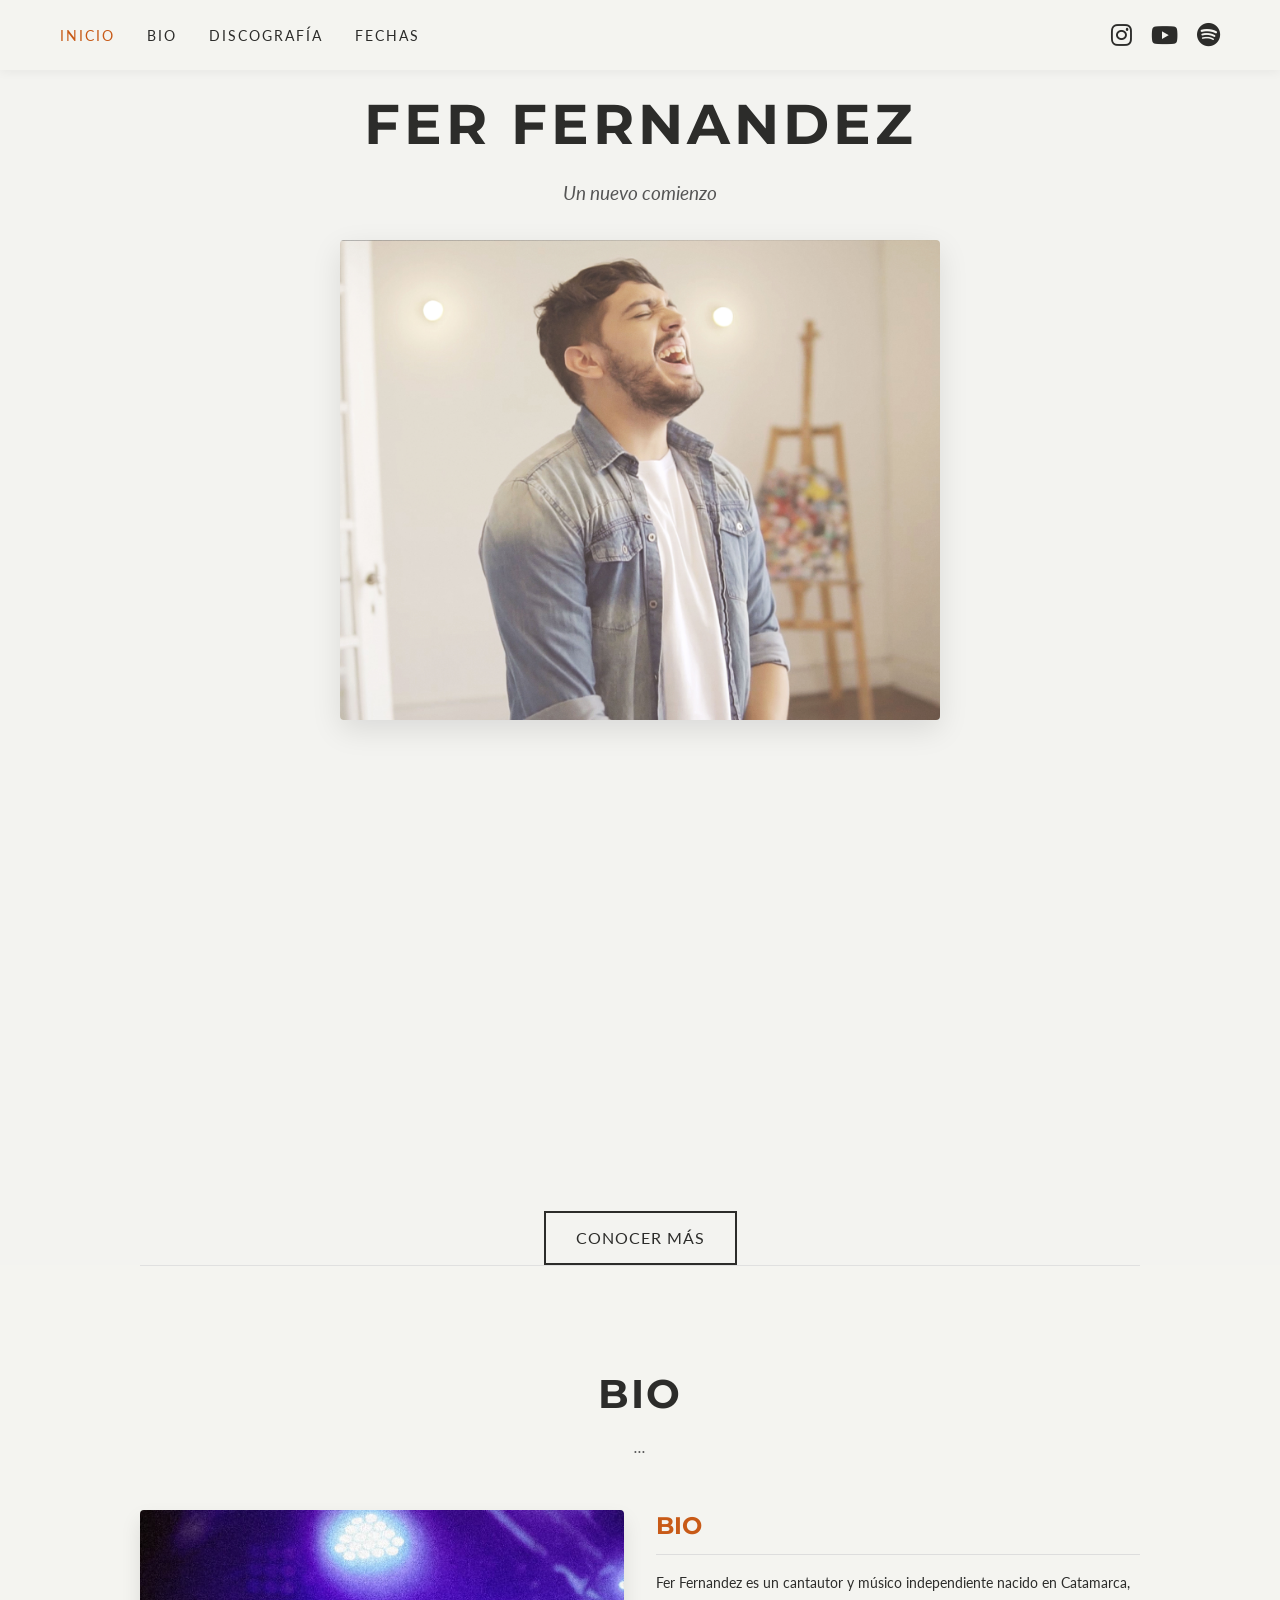
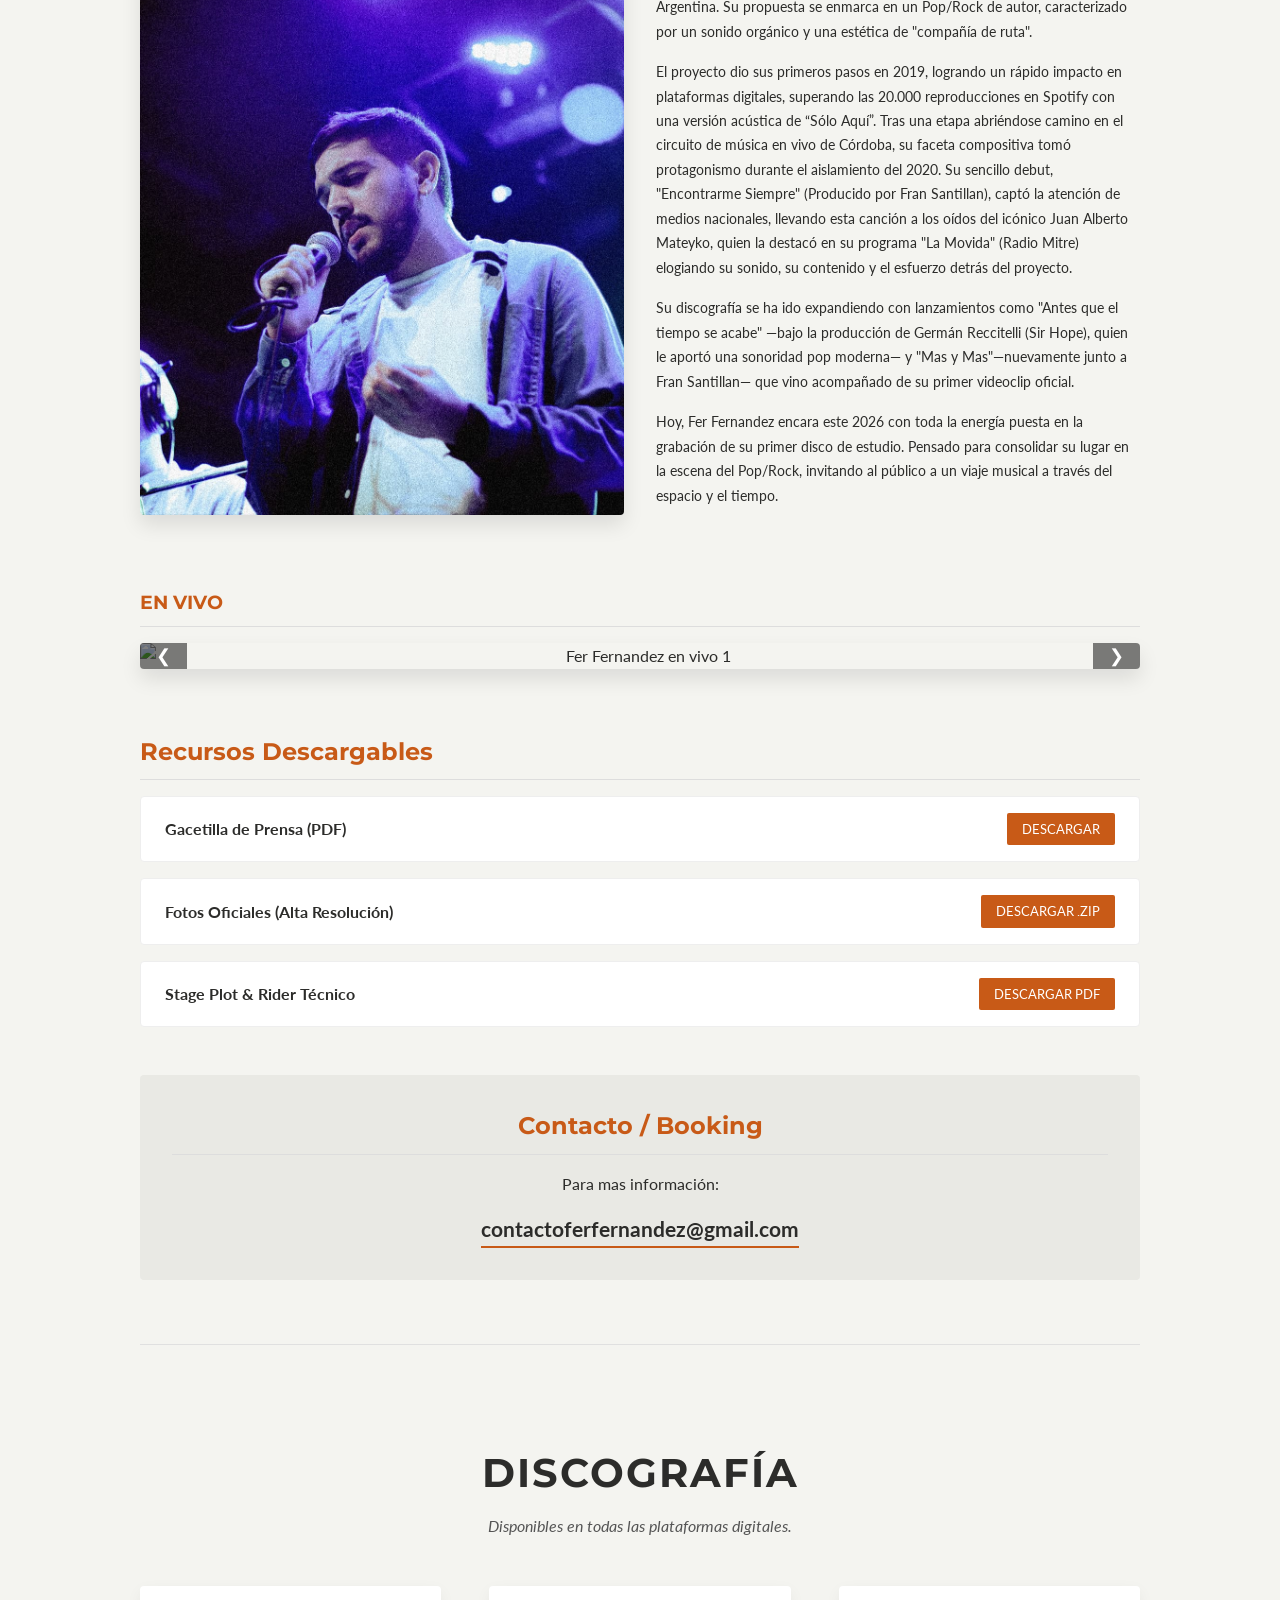
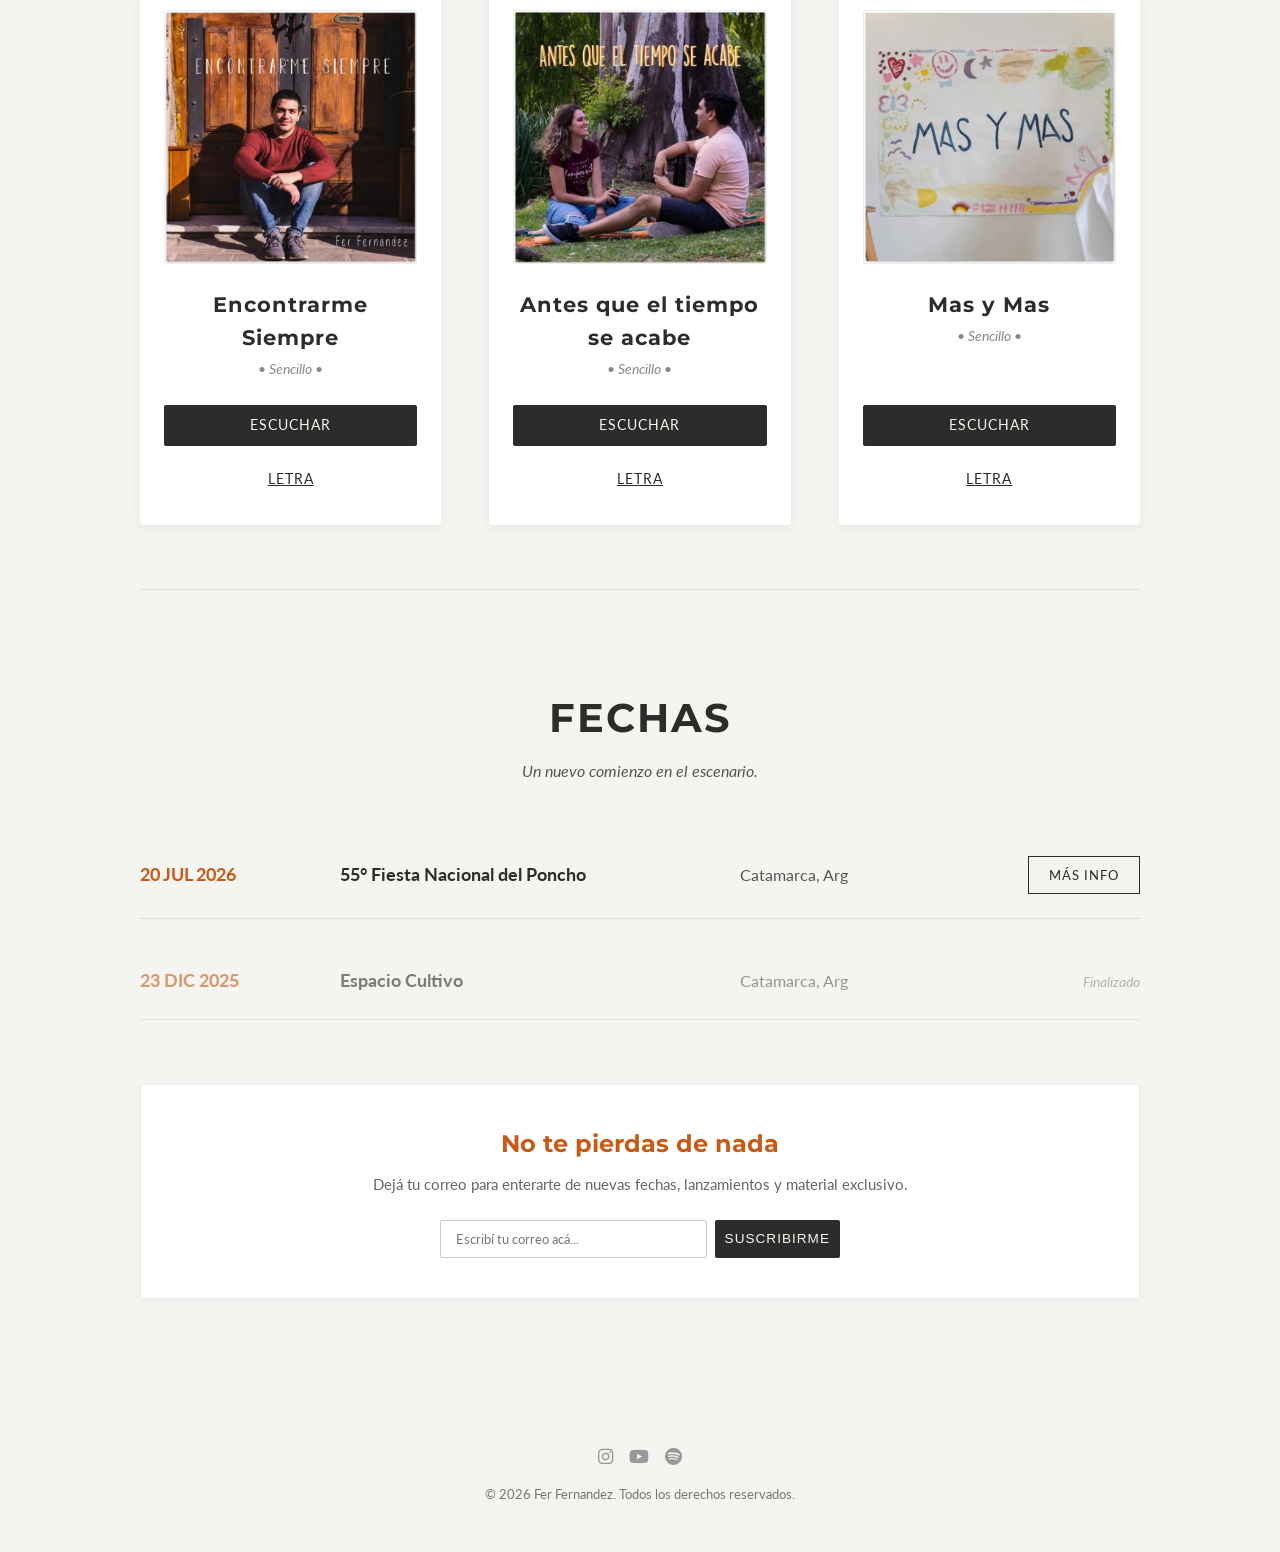
==== index.html @ d29171a2 "Update index.html "Mas Info"" ====
<!DOCTYPE html>
<html lang="es">
<head>
    <meta charset="UTF-8">
    <meta name="viewport" content="width=device-width, initial-scale=1.0">
    <title>Fer Fernandez | Pop/Rock</title>
    <link rel="stylesheet" href="css/style.css">
    <link href="https://fonts.googleapis.com/css2?family=Lato:wght@300;400;700&family=Montserrat:wght@700&family=Oswald:wght@500;700&family=Special+Elite&display=swap" rel="stylesheet">
    <link rel="stylesheet" href="https://cdnjs.cloudflare.com/ajax/libs/font-awesome/6.4.0/css/all.min.css">
</head>
<body>

    <header>
        <nav class="nav-container">
            <ul class="nav-links">
                <li><a href="#inicio" class="active">Inicio</a></li>
                <li><a href="#bio">Bio</a></li>
                <li><a href="#discografia">Discografía</a></li>
                <li><a href="#fechas">Fechas</a></li>
            </ul>
            <div class="social-icons-header">
                <a href="https://www.instagram.com/ferfernandez__/" target="_blank"><i class="fab fa-instagram"></i></a>
                <a href="https://www.youtube.com/@FerFeernandez" target="_blank"><i class="fab fa-youtube"></i></a>
                <a href="https://open.spotify.com/intl-es/artist/5sKYvbARBCdgQi2hxZHd5t?si=v5TDRo8yQGmxiNF0Ey2v_A" target="_blank"><i class="fab fa-spotify"></i></a>
            </div>
        </nav>
    </header>

    <main id="inicio" class="hero-section">
        <video autoplay loop muted playsinline class="hero-video">
            <source src="img/MMCANVAEDIT.mp4" type="video/mp4">
        </video>
        <div class="hero-overlay"></div>

        <div class="hero-content">
            <h1 class="logo-title">FER FERNANDEZ</h1>
            <p class="subtitle">Un nuevo comienzo</p>
            
            <img src="img/F1_MM_Foto1.jpg" alt="Fer Fernandez" class="hero-image">

            <div class="spotify-container" style="margin-top: 20px;">
                <iframe data-testid="embed-iframe" style="border-radius:12px" src="https://open.spotify.com/embed/artist/5sKYvbARBCdgQi2hxZHd5t?utm_source=generator&theme=0" width="100%" height="352" frameBorder="0" allowfullscreen="" allow="autoplay; clipboard-write; encrypted-media; fullscreen; picture-in-picture" loading="lazy"></iframe>
            </div>
            <br>
            
            <a href="#bio" class="btn-primary">Conocer Más</a>
        </div>
    </main>

    <section id="bio" class="epk-section section-padding">
        <h2 class="section-title">BIO</h2>
        <p class="subtitle">...</p>

        <div class="bio-top-layout">
            
            <div class="bio-portrait-container">
                <img src="img/FerShow.jpeg" alt="Fer Fernandez Retrato Oficial" class="bio-portrait">
            </div>

            <div class="epk-bio">
                <h3>BIO</h3>
                <p>Fer Fernandez es un cantautor y músico independiente nacido en Catamarca, Argentina. Su propuesta se enmarca en un Pop/Rock de autor, caracterizado por un sonido orgánico y una estética de "compañía de ruta".</p>
                <p>El proyecto dio sus primeros pasos en 2019, logrando un rápido impacto en plataformas digitales, superando las 20.000 reproducciones en Spotify con una versión acústica de “Sólo Aquí”. Tras una etapa abriéndose camino en el circuito de música en vivo de Córdoba, su faceta compositiva tomó protagonismo durante el aislamiento del 2020. Su sencillo debut, "Encontrarme Siempre" (Producido por Fran Santillan), captó la atención de medios nacionales, llevando esta canción a los oídos del icónico Juan Alberto Mateyko, quien la destacó en su programa "La Movida" (Radio Mitre) elogiando su sonido, su contenido y el esfuerzo detrás del proyecto.</p>
                <p>Su discografía se ha ido expandiendo con lanzamientos como "Antes que el tiempo se acabe" —bajo la producción de Germán Reccitelli (Sir Hope), quien le aportó una sonoridad pop moderna— y "Mas y Mas"—nuevamente junto a Fran Santillan— que vino acompañado de su primer videoclip oficial.</p>
                <p>Hoy, Fer Fernandez encara este 2026 con toda la energía puesta en la grabación de su primer disco de estudio. Pensado para consolidar su lugar en la escena del Pop/Rock, invitando al público a un viaje musical a través del espacio y el tiempo.</p>
            </div>
            
        </div> 

        <div class="live-carousel-section" style="margin-top: 4rem; margin-bottom: 2rem;">
            <h3 style="color: var(--accent-color); font-family: 'Montserrat', sans-serif; margin-bottom: 1rem; text-align: left; border-bottom: 1px solid #ddd; padding-bottom: 0.5rem;">EN VIVO</h3>
            
            <div class="carousel-container">
                <div class="carousel-slide active"><img src="img/F1_Tocadas_Foto1.jpg" alt="Fer Fernandez en vivo 1"></div>
                <div class="carousel-slide"><img src="img/F1_Tocadas_Foto2.jpg" alt="Fer Fernandez en vivo 2"></div>
                <div class="carousel-slide"><img src="img/F1_Tocadas_Foto3.jpg" alt="Fer Fernandez en vivo 3"></div>
                <div class="carousel-slide"><img src="img/F1_Tocadas_Foto4.jpg" alt="Fer Fernandez en vivo 4"></div>
                <div class="carousel-slide"><img src="img/F1_Tocadas_Foto5.jpg" alt="Fer Fernandez en vivo 5"></div>
                <div class="carousel-slide"><img src="img/F1_Tocadas_Foto6.jpg" alt="Fer Fernandez en vivo 6"></div>
                <div class="carousel-slide"><img src="img/F1_Tocadas_Foto7.jpg" alt="Fer Fernandez en vivo 7"></div>
                <div class="carousel-slide"><img src="img/F1_Tocadas_Foto8.jpg" alt="Fer Fernandez en vivo 8"></div>
                
                <button class="carousel-btn prev" onclick="moveSlide(-1)">❮</button>
                <button class="carousel-btn next" onclick="moveSlide(1)">❯</button>
            </div>
        </div>
        
        <div class="bio-bottom-layout">
            
            <div class="epk-assets">
                <h3>Recursos Descargables</h3>
                <ul class="asset-list">
                    <li>
                        <span class="asset-name">Gacetilla de Prensa (PDF)</span>
                        <a href="#" class="btn-download" download>Descargar</a>
                    </li>
                    <li>
                        <span class="asset-name">Fotos Oficiales (Alta Resolución)</span>
                        <a href="#" class="btn-download" download>Descargar .ZIP</a>
                    </li>
                    <li>
                        <span class="asset-name">Stage Plot & Rider Técnico</span>
                        <a href="#" class="btn-download" download>Descargar PDF</a>
                    </li>
                </ul>
            </div>

            <div class="epk-contact">
                <h3>Contacto / Booking</h3>
                <p>Para mas información:</p>
                <a href="mailto:contactoferfernandez@gmail.com" class="contact-email">contactoferfernandez@gmail.com</a>
            </div>

        </div> 
    </section>

    <section id="discografia" class="music-section section-padding">
        <h2 class="section-title">DISCOGRAFÍA</h2>
        <p class="subtitle">Disponibles en todas las plataformas digitales.</p>

        <div class="music-grid">
            <div class="music-card">
                <img src="img/TAPA_ES.jpeg" alt="Portada Encontrarme Siempre" class="album-cover">
                <h3 class="song-title">Encontrarme Siempre</h3>
                <p class="song-type">• Sencillo •</p>
                <div class="music-links">
                    <a href="https://open.spotify.com/intl-es/track/11Of86WI2irCYDrp8mbJTM?si=c8c7c3e6cdc84e13" class="btn-listen" target="_blank">Escuchar</a>
                    <a href="https://www.musixmatch.com/es/letras/Fer-Fernandez-1/Encontrarme-Siempre" class="btn-lyrics" target="_blank">Letra</a>
                </div>
            </div>

            <div class="music-card">
                <img src="img/TAPA_AQETSA.jpeg" alt="Portada Antes que el tiempo se acabe" class="album-cover">
                <h3 class="song-title">Antes que el tiempo se acabe</h3>
                <p class="song-type">• Sencillo •</p>
                <div class="music-links">
                    <a href="https://open.spotify.com/intl-es/track/7Lubt8xwUuqJBMiQsodtnj?si=f21e5816d0b2434f" class="btn-listen" target="_blank">Escuchar</a>
                    <a href="https://www.musixmatch.com/lyrics/Fer-Fernandez-1/Antes-Que-el-Tiempo-Se-Acabe" class="btn-lyrics" target="_blank">Letra</a>
                </div>
            </div>

            <div class="music-card">
                <img src="img/TAPA_MM.jpeg" alt="Portada Mas y Mas" class="album-cover">
                <h3 class="song-title">Mas y Mas</h3>
                <p class="song-type">• Sencillo •</p>
                <div class="music-links">
                    <a href="https://open.spotify.com/intl-es/track/0pk4zaGvkV3UGowrZjsS2c?si=401f7e5a816f4d7e" class="btn-listen" target="_blank">Escuchar</a>
                    <a href="https://www.musixmatch.com/lyrics/Fer-Fernandez-2/Mas-y-Mas" class="btn-lyrics" target="_blank">Letra</a>
                </div>
            </div>
        </div>
    </section>

    <section id="fechas" class="tour-section section-padding">
        <h2 class="section-title">FECHAS</h2>
        <p class="subtitle">Un nuevo comienzo en el escenario.</p>

<div class="tour-list">
    <div class="tour-item">
        <div class="tour-date">20 JUL 2026</div>
        <div class="tour-venue">55° Fiesta Nacional del Poncho</div>
        <div class="tour-location">Catamarca, Arg</div>
        <div class="tour-action">
            <a href="https://fiestadelponcho.gob.ar/mercado-cultural-2/" target="_blank" class="btn-secondary">Más Info</a>
        </div>
    </div>

    <div class="tour-item past">
        <div class="tour-date">23 DIC 2025</div>
        <div class="tour-venue">Espacio Cultivo</div>
        <div class="tour-location">Catamarca, Arg</div>
        <div class="tour-action">
            <span class="status-text">Finalizado</span>
        </div>
    </div>
</div>

        <div class="subscribe-banner">
            <h3>No te pierdas de nada</h3>
            <p>Dejá tu correo para enterarte de nuevas fechas, lanzamientos y material exclusivo.</p>
            <form action="https://formspree.io/f/xkopjkpg" method="POST" class="subscribe-form">
                <input type="email" placeholder="Escribí tu correo acá..." required>
                <button type="submit" class="btn-listen">Suscribirme</button>
            </form>
        </div>
    </section>

    <footer>
        <div class="social-icons-footer">
            <a href="https://www.instagram.com/ferfernandez__/" target="_blank"><i class="fab fa-instagram"></i></a>
            <a href="https://www.youtube.com/@FerFeernandez" target="_blank"><i class="fab fa-youtube"></i></a>
            <a href="https://open.spotify.com/intl-es/artist/5sKYvbARBCdgQi2hxZHd5t?si=v5TDRo8yQGmxiNF0Ey2v_A" target="_blank"><i class="fab fa-spotify"></i></a>
        </div>
        <p>© 2026 Fer Fernandez. Todos los derechos reservados.</p>
    </footer>

    <script>
        // Lógica del Carrusel
        let slideIndex = 0;
        const slides = document.querySelectorAll('.carousel-slide');

        function moveSlide(n) {
            slides[slideIndex].classList.remove('active');
            slideIndex += n;
            if (slideIndex >= slides.length) { slideIndex = 0; }
            if (slideIndex < 0) { slideIndex = slides.length - 1; }
            slides[slideIndex].classList.add('active');
        }

        // Navegación Suave (Smooth Scroll)
        document.querySelectorAll('a[href^="#"]').forEach(anchor => {
            anchor.addEventListener('click', function (e) {
                e.preventDefault();
                document.querySelectorAll('.nav-links a').forEach(a => a.classList.remove('active'));
                this.classList.add('active');
                
                document.querySelector(this.getAttribute('href')).scrollIntoView({
                    behavior: 'smooth'
                });
            });
        });
    </script>

</body>
</html>
---- css/style.css ----
/* =========================================
   VARIABLES Y RESET (La base Analog)
========================================= */
* {
    margin: 0;
    padding: 0;
    box-sizing: border-box;
}

:root {
    --bg-color: #F4F4F0; /* Blanco hueso / papel viejo */
    --text-color: #2C2C2A; /* Gris carbón cálido */
    --accent-color: #C85A17; /* Naranja óxido para detalles urgentes */
    --denim-color: #6A8A99; /* Azul Denim Vintage (guardado para el futuro) */
    --nav-bg: rgba(244, 244, 240, 0.95);
}

html {
    scroll-behavior: smooth;
}

body {
    background-color: var(--bg-color);
    color: var(--text-color);
    font-family: 'Lato', sans-serif;
    text-align: center;
    line-height: 1.6;
}

/* Tipografía Clásica para Títulos (Recuperada) */
h1, h2, h3 {
    font-family: 'Montserrat', sans-serif;
    font-weight: 700;
}

/* =========================================
   NAVEGACIÓN (Menú Izquierda, Redes Derecha)
========================================= */
header {
    background-color: var(--nav-bg);
    position: fixed;
    top: 0;
    width: 100%;
    z-index: 1000;
    box-shadow: 0 2px 10px rgba(0,0,0,0.05);
    padding: 1rem 0;
}

.nav-container {
    display: flex;
    justify-content: space-between; /* Separa los grupos a los extremos */
    align-items: center;
    width: 100%;
    max-width: 1200px;
    margin: 0 auto;
    padding: 0 20px;
}

.nav-links {
    list-style: none;
    display: flex;
    gap: 2rem; /* Espaciado entre links */
}

.nav-links a {
    text-decoration: none;
    color: var(--text-color);
    font-size: 0.9rem;
    text-transform: uppercase;
    letter-spacing: 2px;
    transition: color 0.3s;
}

.nav-links a:hover, .nav-links a.active {
    color: var(--accent-color);
}

/* Redes en el Header */
.social-icons-header {
    display: flex;
    gap: 1.2rem;
}

.social-icons-header a {
    color: var(--text-color);
    font-size: 1.5rem;
    transition: all 0.3s ease;
}

.social-icons-header a:hover {
    color: var(--accent-color);
    transform: translateY(-2px);
}

/* =========================================
   SECCIÓN INICIO (HERO)
========================================= */
.hero-section {
    position: relative;
    overflow: hidden;
    min-height: 100vh;
    display: flex;
    flex-direction: column;
    align-items: center;
    justify-content: center;
    padding-top: 80px;
}

/* Preparación Video */
.hero-video {
    position: absolute;
    top: 50%;
    left: 50%;
    min-width: 100%;
    min-height: 100%;
    width: auto;
    height: auto;
    transform: translateX(-50%) translateY(-50%);
    z-index: 0;
    opacity: 0.45;
    object-fit: cover;
}

.hero-overlay {
    position: absolute;
    top: 0;
    left: 0;
    width: 100%;
    height: 100%;
    background: rgba(244, 244, 240, 0.6);
    z-index: 1;
}

.hero-content {
    position: relative;
    z-index: 2;
    max-width: 800px;
    width: 90%;
}

.logo-title {
    font-size: 3.5rem;
    letter-spacing: 4px;
    margin-bottom: 0.5rem;
}

.hero-section .subtitle {
    font-size: 1.2rem;
    font-style: italic;
    margin-bottom: 2rem;
    color: #555;
    font-family: 'Lato', sans-serif;
}

.hero-image {
    max-width: 100%;
    width: 600px;
    height: auto;
    border-radius: 4px;
    margin-bottom: 2rem;
    box-shadow: 0 10px 30px rgba(0,0,0,0.1);
}

.spotify-container {
    max-width: 600px;
    margin: 2rem auto;
}

/* Botón estilo Vintage Moderno (Recuperado) */
.btn-primary {
    display: inline-block;
    padding: 12px 30px;
    background-color: transparent;
    color: var(--text-color);
    text-decoration: none;
    border: 2px solid var(--text-color);
    font-family: 'Lato', sans-serif;
    text-transform: uppercase;
    letter-spacing: 1px;
    transition: all 0.3s ease;
    margin-top: 1rem;
}

.btn-primary:hover {
    background-color: var(--text-color);
    color: var(--bg-color);
}

/* =========================================
   ESTRUCTURA GENERAL (ONE-PAGER)
========================================= */
.section-padding {
    padding-top: 6rem;
    padding-bottom: 4rem;
    border-top: 1px solid #e0e0e0;
    width: 90%;
    max-width: 1000px;
    margin: 0 auto;
}

.section-title {
    font-size: 2.5rem;
    letter-spacing: 2px;
    margin-bottom: 0.5rem;
}

.section-padding .subtitle {
    margin-bottom: 3rem;
    color: #555;
    font-style: italic;
}

/* =========================================
   SECCIÓN BIO (REVISTA)
========================================= */
.bio-top-layout {
    display: grid;
    grid-template-columns: 1fr; /* Móviles: uno abajo del otro */
    gap: 2rem;
    align-items: center;
}

@media (min-width: 768px) {
    .bio-top-layout {
        grid-template-columns: 1fr 1fr; /* PC: 50% foto, 50% texto para el look revista */
        text-align: left;
    }
}

/* Nueva clase para la foto vertical */
.bio-portrait {
    width: 100%;
    height: 100%;
    object-fit: cover;
    border-radius: 4px;
    box-shadow: 0 10px 20px rgba(0,0,0,0.1);
    min-height: 400px; 
}

.bio-bottom-layout {
    display: flex;
    flex-direction: column;
    gap: 3rem;
    margin-top: 4rem;
    text-align: left;
}

.epk-bio h3, .epk-assets h3, .epk-contact h3 {
    font-size: 1.5rem;
    margin-bottom: 1rem;
    color: var(--accent-color);
    border-bottom: 1px solid #ddd;
    padding-bottom: 0.5rem;
}

.epk-bio p {
    margin-bottom: 1rem;
    line-height: 1.8;
    font-size: 0.85rem;
}

/* Carrusel dentro de Bio (Mudado abajo) */
.carousel-container {
    position: relative;
    max-width: 100%;
    overflow: hidden;
    border-radius: 4px;
    box-shadow: 0 10px 20px rgba(0,0,0,0.1);
}

.carousel-slide { display: none; width: 100%; }
.carousel-slide.active { display: block; animation: fade 0.5s ease-in-out; }
.carousel-slide img {
    width: 100%;
    height: auto; 
    max-height: 500px; 
    object-fit: contain; 
    display: block;
}

@keyframes fade { from { opacity: 0.4 } to { opacity: 1 } }

.carousel-btn {
    position: absolute; top: 50%; transform: translateY(-50%);
    background-color: rgba(0,0,0,0.5); color: white; border: none;
    padding: 16px; font-size: 18px; cursor: pointer; transition: 0.3s;
}
.carousel-btn:hover { background-color: var(--accent-color); }
.carousel-btn.prev { left: 0; border-radius: 0 4px 4px 0; }
.carousel-btn.next { right: 0; border-radius: 4px 0 0 4px; }

/* Botones de Descarga RESTAURADOS A NARANJA */
.asset-list {
    list-style: none;
    display: flex;
    flex-direction: column;
    gap: 1rem;
}

.asset-list li {
    display: flex;
    justify-content: space-between;
    align-items: center;
    background-color: #fff;
    padding: 1rem 1.5rem;
    border-radius: 4px;
    border: 1px solid #eee;
}

.asset-name { font-weight: 700; }

.btn-download {
    font-size: 0.8rem;
    text-transform: uppercase;
    text-decoration: none;
    background-color: var(--accent-color); /* Vuelve al naranja */
    color: #fff;
    padding: 6px 15px;
    border-radius: 2px;
    transition: 0.3s;
}

.btn-download:hover { background-color: var(--text-color); }

/* Recuadro Contacto RESTAURADO A GRIS CLARO */
.epk-contact {
    text-align: center;
    background-color: #e9e9e4; /* Vuelve al gris clarito */
    padding: 2rem;
    border-radius: 4px;
}

.contact-email {
    display: inline-block;
    margin-top: 1rem;
    font-size: 1.3rem;
    font-weight: 700;
    color: var(--text-color);
    text-decoration: none;
    border-bottom: 2px solid var(--accent-color);
}

.contact-email:hover { color: var(--accent-color); }

/* =========================================
   SECCIÓN DISCOGRAFÍA & TIRA DE PELÍCULA
========================================= */
.music-grid {
    display: grid;
    grid-template-columns: repeat(auto-fit, minmax(280px, 1fr));
    gap: 3rem;
}

.music-card {
    background-color: #fff;
    padding: 1.5rem;
    border-radius: 4px;
    box-shadow: 0 5px 15px rgba(0,0,0,0.05);
    transition: transform 0.3s ease;
    
    /* MAGIA PARA IGUALAR ALTURAS */
    display: flex;
    flex-direction: column;
    height: 100%;
}

.music-card:hover { transform: translateY(-5px); }

.album-cover {
    width: 100%; aspect-ratio: 1/1; object-fit: cover;
    border-radius: 2px; margin-bottom: 1.5rem; border: 1px solid #eee;
}

.song-title { 
    font-size: 1.3rem; 
    margin-bottom: 0.3rem; 
    letter-spacing: 1px; 
    color: var(--text-color); /* Vuelve al gris carbón */
}

.song-type { font-size: 0.85rem; color: #888; margin-bottom: 1.5rem; font-style: italic; }

.music-links { 
    display: flex; 
    flex-direction: column; 
    gap: 0.8rem; 
    margin-top: auto; /* EMPUJA LOS BOTONES AL FONDO */
}

.btn-listen {
    display: block; padding: 10px; background-color: var(--text-color);
    color: var(--bg-color); text-decoration: none; text-transform: uppercase;
    font-size: 0.85rem; letter-spacing: 1px; border-radius: 2px; transition: 0.3s;
}
.btn-listen:hover { background-color: var(--accent-color); color: #fff; }

.btn-lyrics {
    display: block; padding: 10px; color: var(--text-color);
    text-decoration: underline; font-size: 0.85rem; text-transform: uppercase;
    letter-spacing: 1px; transition: 0.3s;
}
.btn-lyrics:hover { color: var(--accent-color); }

/* La .filmstrip-container fue eliminada para optimizar la carga */

/* =========================================
   SECCIÓN FECHAS & SUSCRIPCIÓN
========================================= */
.tour-list {
    display: flex; flex-direction: column; gap: 1.5rem;
    text-align: left;
}

.tour-item {
    display: flex; flex-wrap: wrap; align-items: center; justify-content: space-between;
    padding: 1.5rem 0; border-bottom: 1px solid #ddd;
}
.tour-item.past { opacity: 0.6; }
.tour-date { flex: 1; font-weight: 700; font-size: 1.1rem; min-width: 120px; color: var(--accent-color); }
.tour-venue { flex: 2; font-size: 1.1rem; min-width: 200px; font-weight: bold;}
.tour-location { flex: 1; color: #555; min-width: 150px; }
.tour-action { flex: 1; text-align: right; min-width: 120px; }

.btn-secondary {
    display: inline-block; padding: 8px 20px; border: 1px solid var(--text-color);
    color: var(--text-color); text-decoration: none; font-size: 0.8rem;
    text-transform: uppercase; letter-spacing: 1px; transition: 0.3s;
}
.btn-secondary:hover { background-color: var(--text-color); color: var(--bg-color); }
.status-text { font-size: 0.9rem; font-style: italic; color: #888; }

/* Banner Suscripción */
.subscribe-banner {
    background-color: #fff; border: 1px solid #eee; padding: 2.5rem 2rem;
    margin-top: 4rem; border-radius: 4px; text-align: center;
    box-shadow: 0 4px 15px rgba(0,0,0,0.03);
}
.subscribe-banner h3 { font-size: 1.5rem; color: var(--accent-color); margin-bottom: 0.5rem; }
.subscribe-banner p { font-size: 0.95rem; color: #666; margin-bottom: 1.5rem; }
.subscribe-form { display: flex; justify-content: center; gap: 0.5rem; max-width: 400px; margin: 0 auto; flex-wrap: wrap; }
.subscribe-form input { flex: 1; padding: 10px 15px; border: 1px solid #ccc; border-radius: 2px; font-family: inherit; min-width: 200px; }
.subscribe-form button { border: none; cursor: pointer; }

/* =========================================
   FOOTER
========================================= */
footer {
    padding: 3rem 0;
    font-size: 0.8rem;
    color: #777;
    margin-top: 2rem;
}

.social-icons-footer {
    display: flex; justify-content: center; gap: 1rem; margin-bottom: 0.8rem;
}
.social-icons-footer a { color: #999; font-size: 1.1rem; transition: all 0.3s ease; }
.social-icons-footer a:hover { color: var(--accent-color); }

/* =========================================
   RESPONSIVO (Celulares)
========================================= */
@media (max-width: 768px) {
    .nav-container { flex-direction: column; gap: 1rem; }
    .nav-links { gap: 1rem; flex-wrap: wrap; justify-content: center; }
    .social-icons-header { margin-right: 0; }
    .tour-item { flex-direction: column; text-align: center; gap: 10px; }
    .tour-date, .tour-venue, .tour-location, .tour-action { width: 100%; text-align: center; }
    
    /* --- AJUSTES PARA CELULAR --- */
    .logo-title { 
        font-size: 2.2rem; 
        letter-spacing: 2px; 
    }
    
    .hero-section { 
        padding-top: 150px; 
    }
}
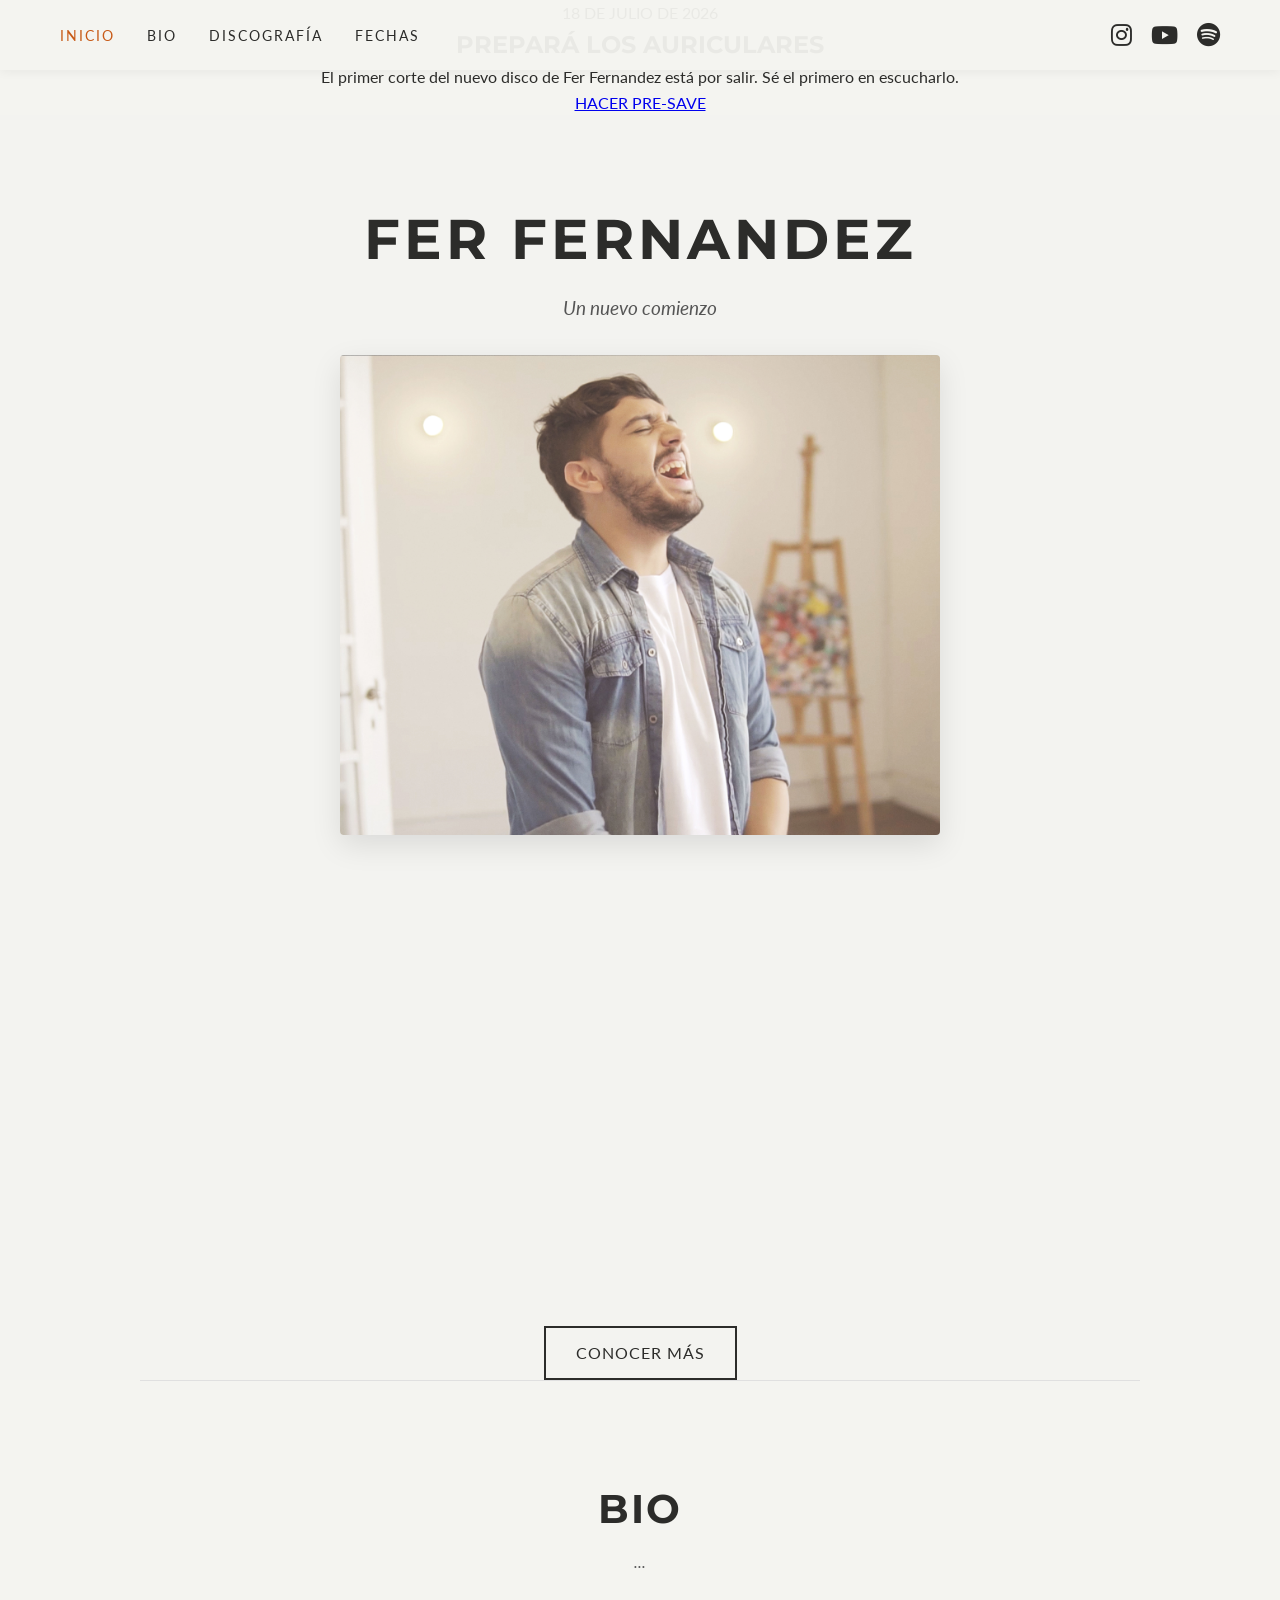
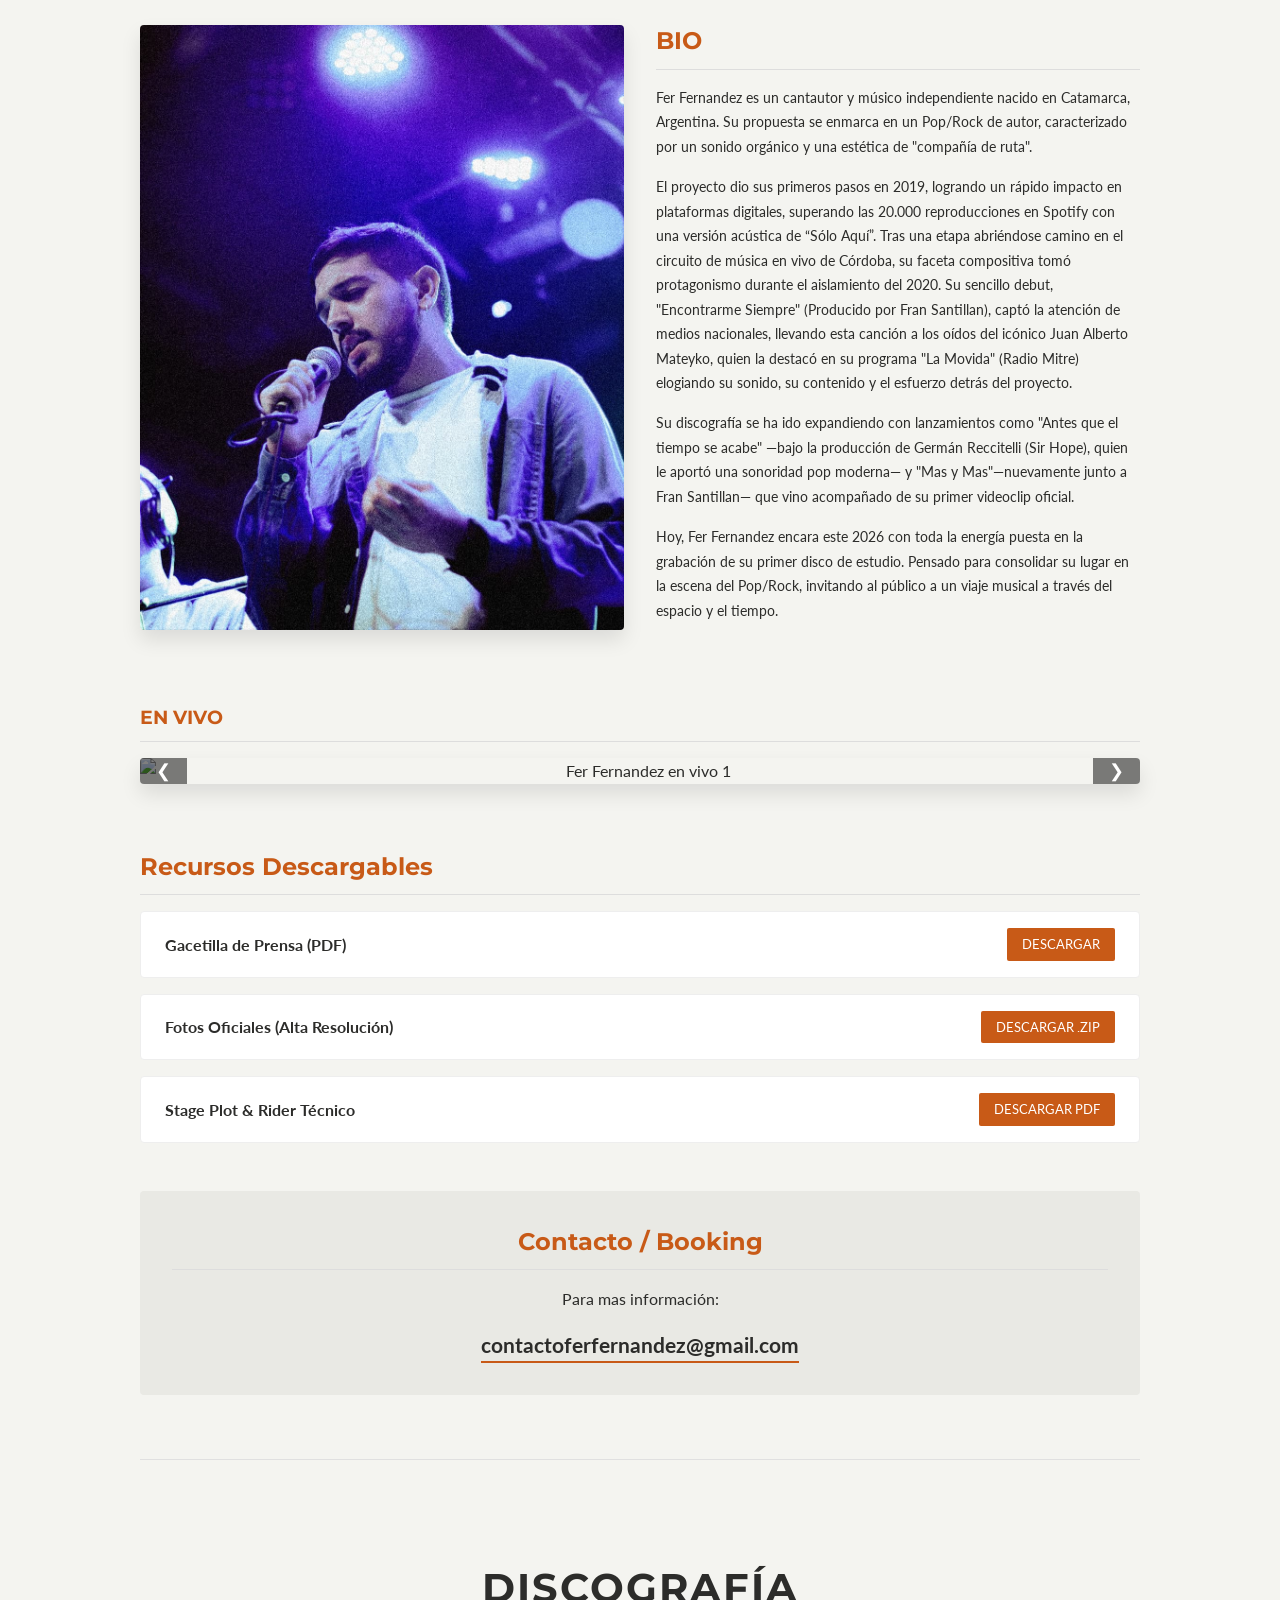
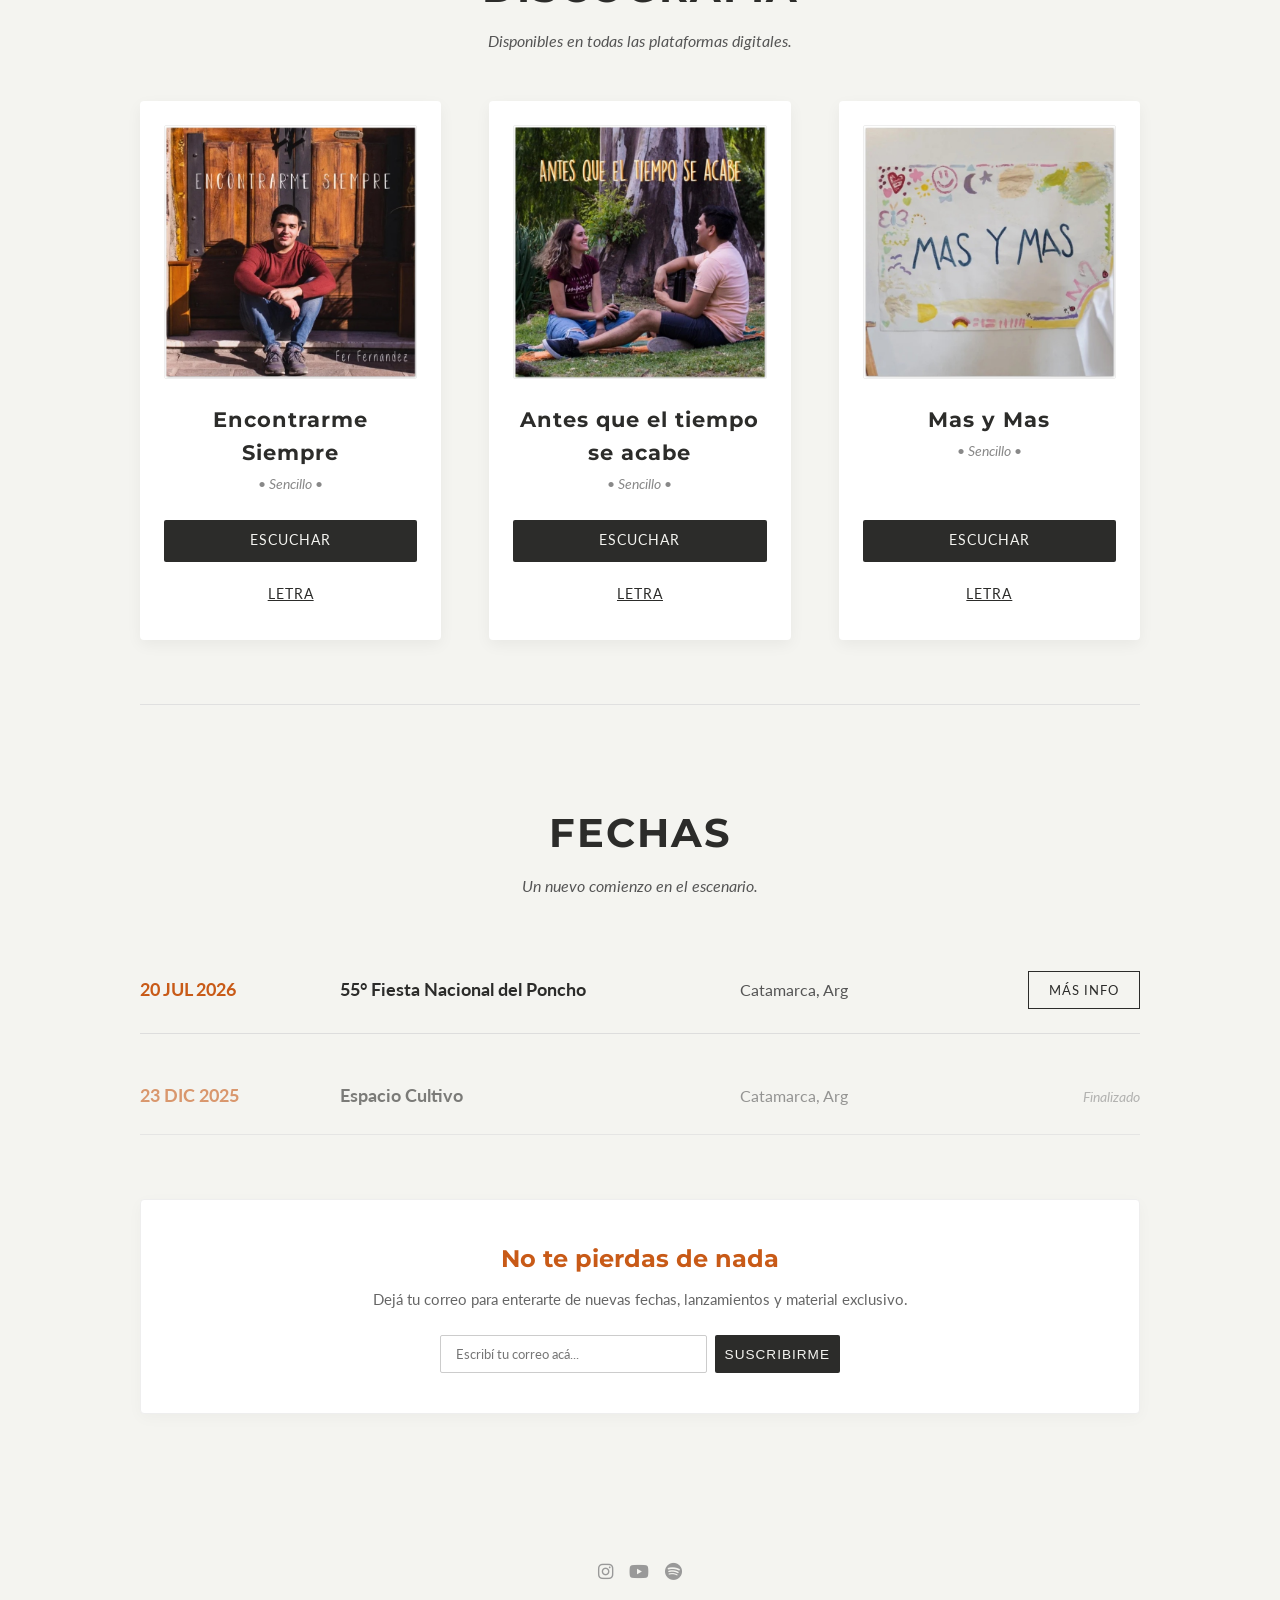
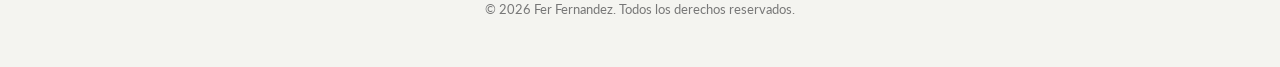
==== commit 94690095: "Update index.html 04/07/2026. Update Invierno style" ====
--- a/index.html
+++ b/index.html
@@ -25,6 +25,16 @@
             </div>
         </nav>
     </header>
+
+    <div class="invierno-banner">
+        <div class="escarcha-overlay"></div>
+        <div class="banner-content">
+            <span class="fecha-destacada">18 DE JULIO DE 2026</span>
+            <h2>PREPARÁ LOS AURICULARES</h2>
+            <p>El primer corte del nuevo disco de Fer Fernandez está por salir. Sé el primero en escucharlo.</p>
+            <a href="#" class="btn-presave-invierno">HACER PRE-SAVE</a>
+        </div>
+    </div>
 
     <main id="inicio" class="hero-section">
         <video autoplay loop muted playsinline class="hero-video">
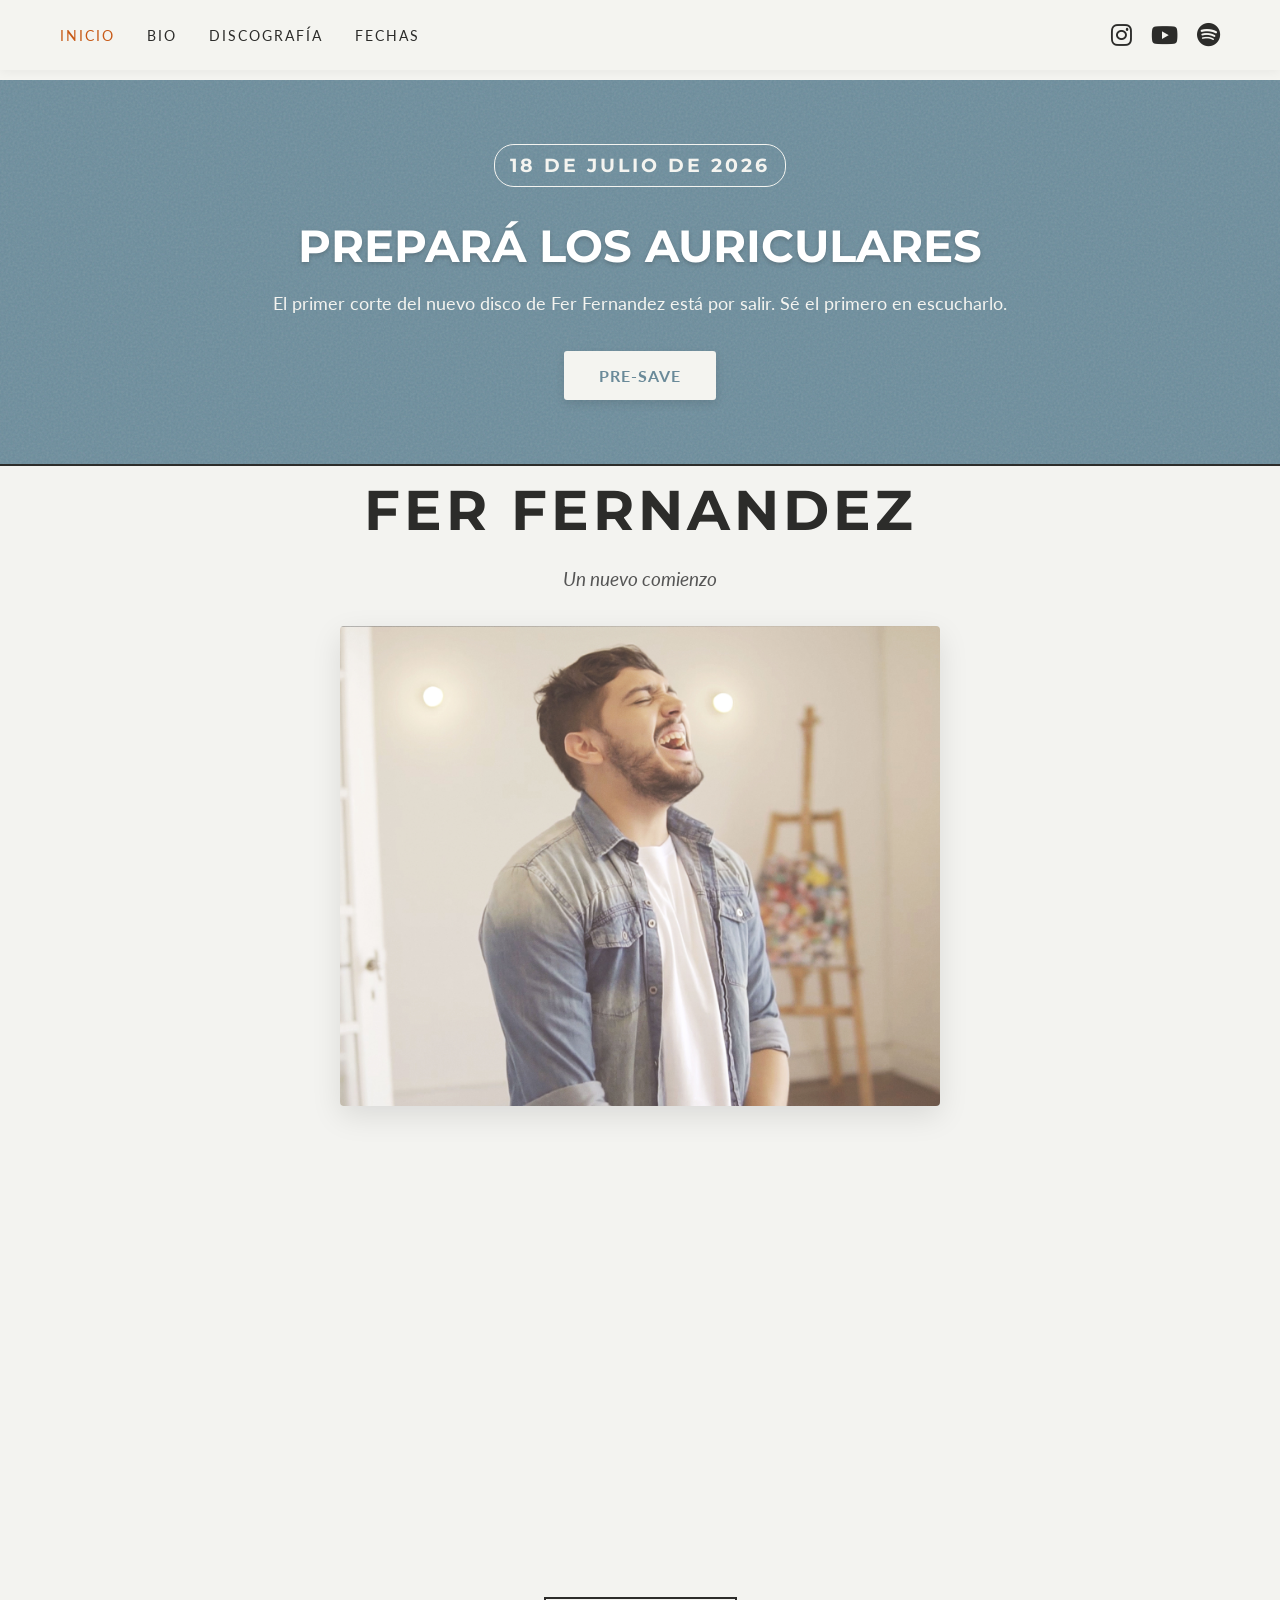
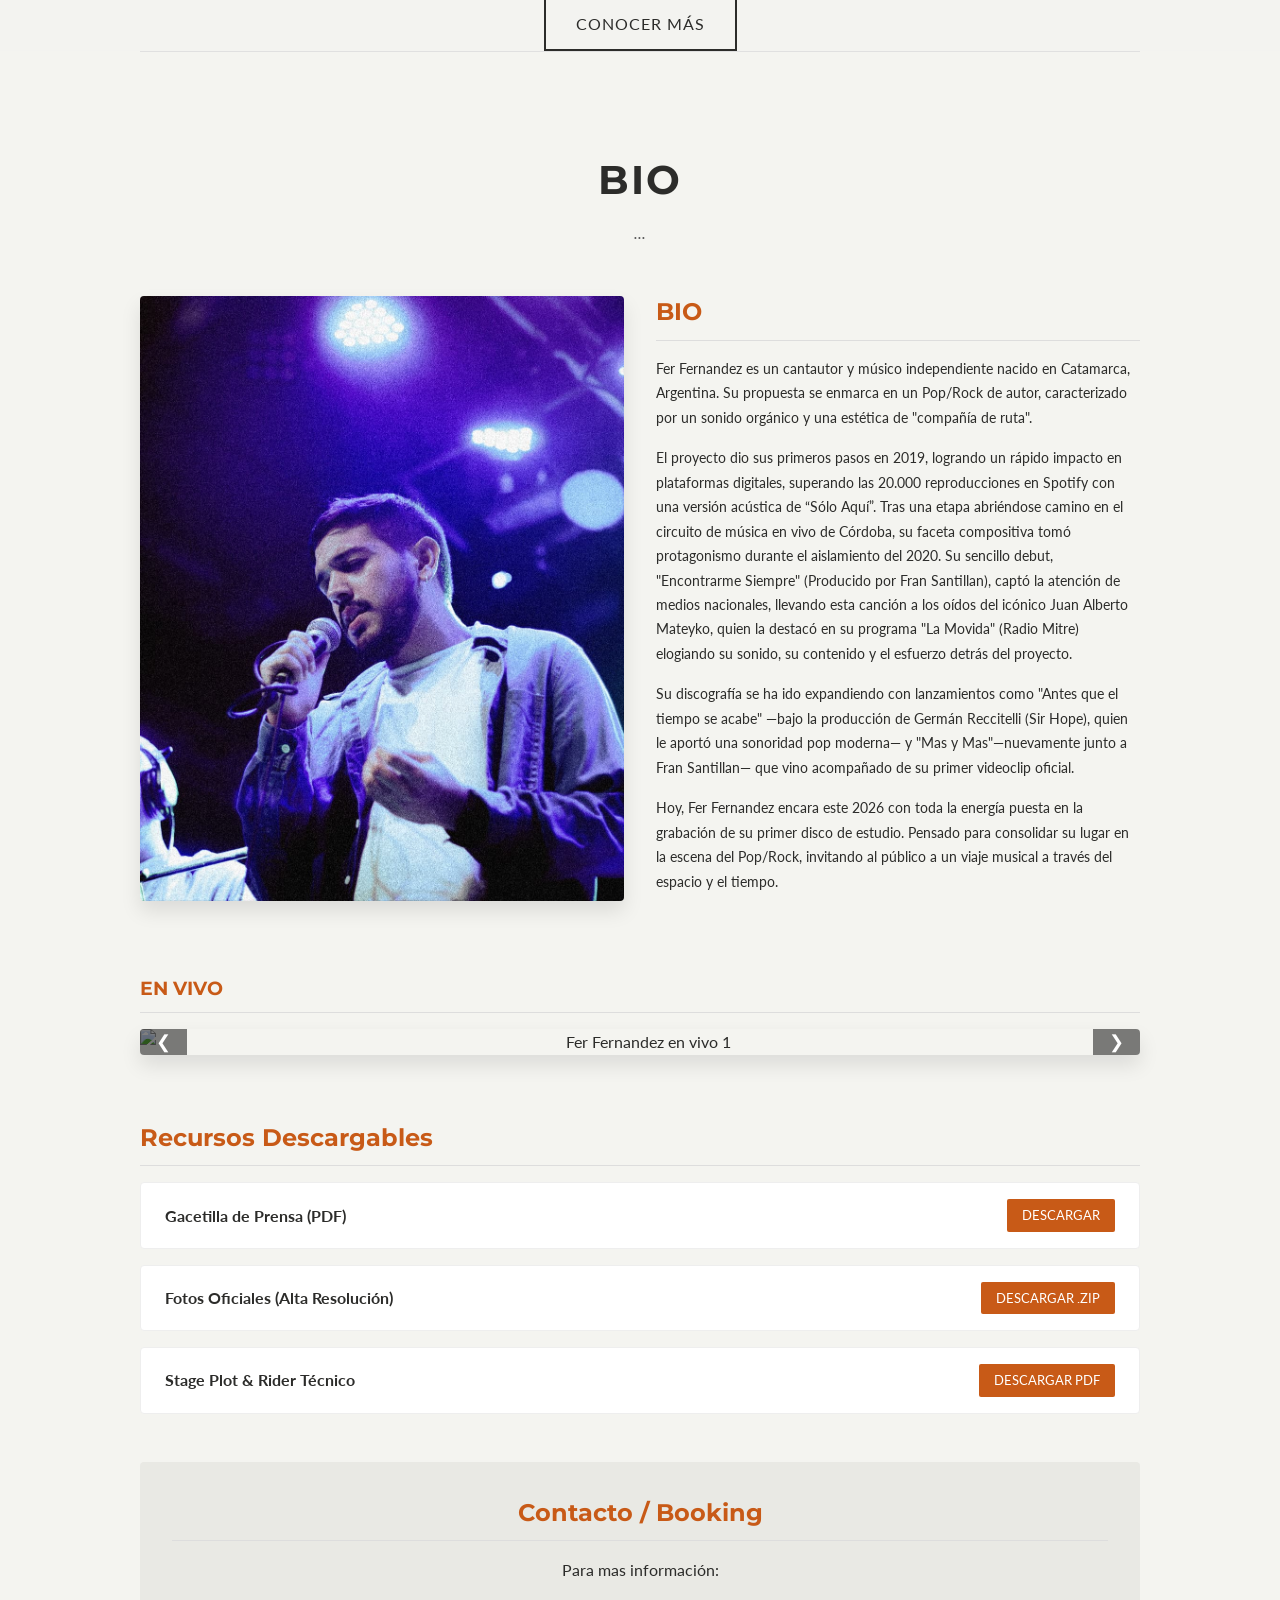
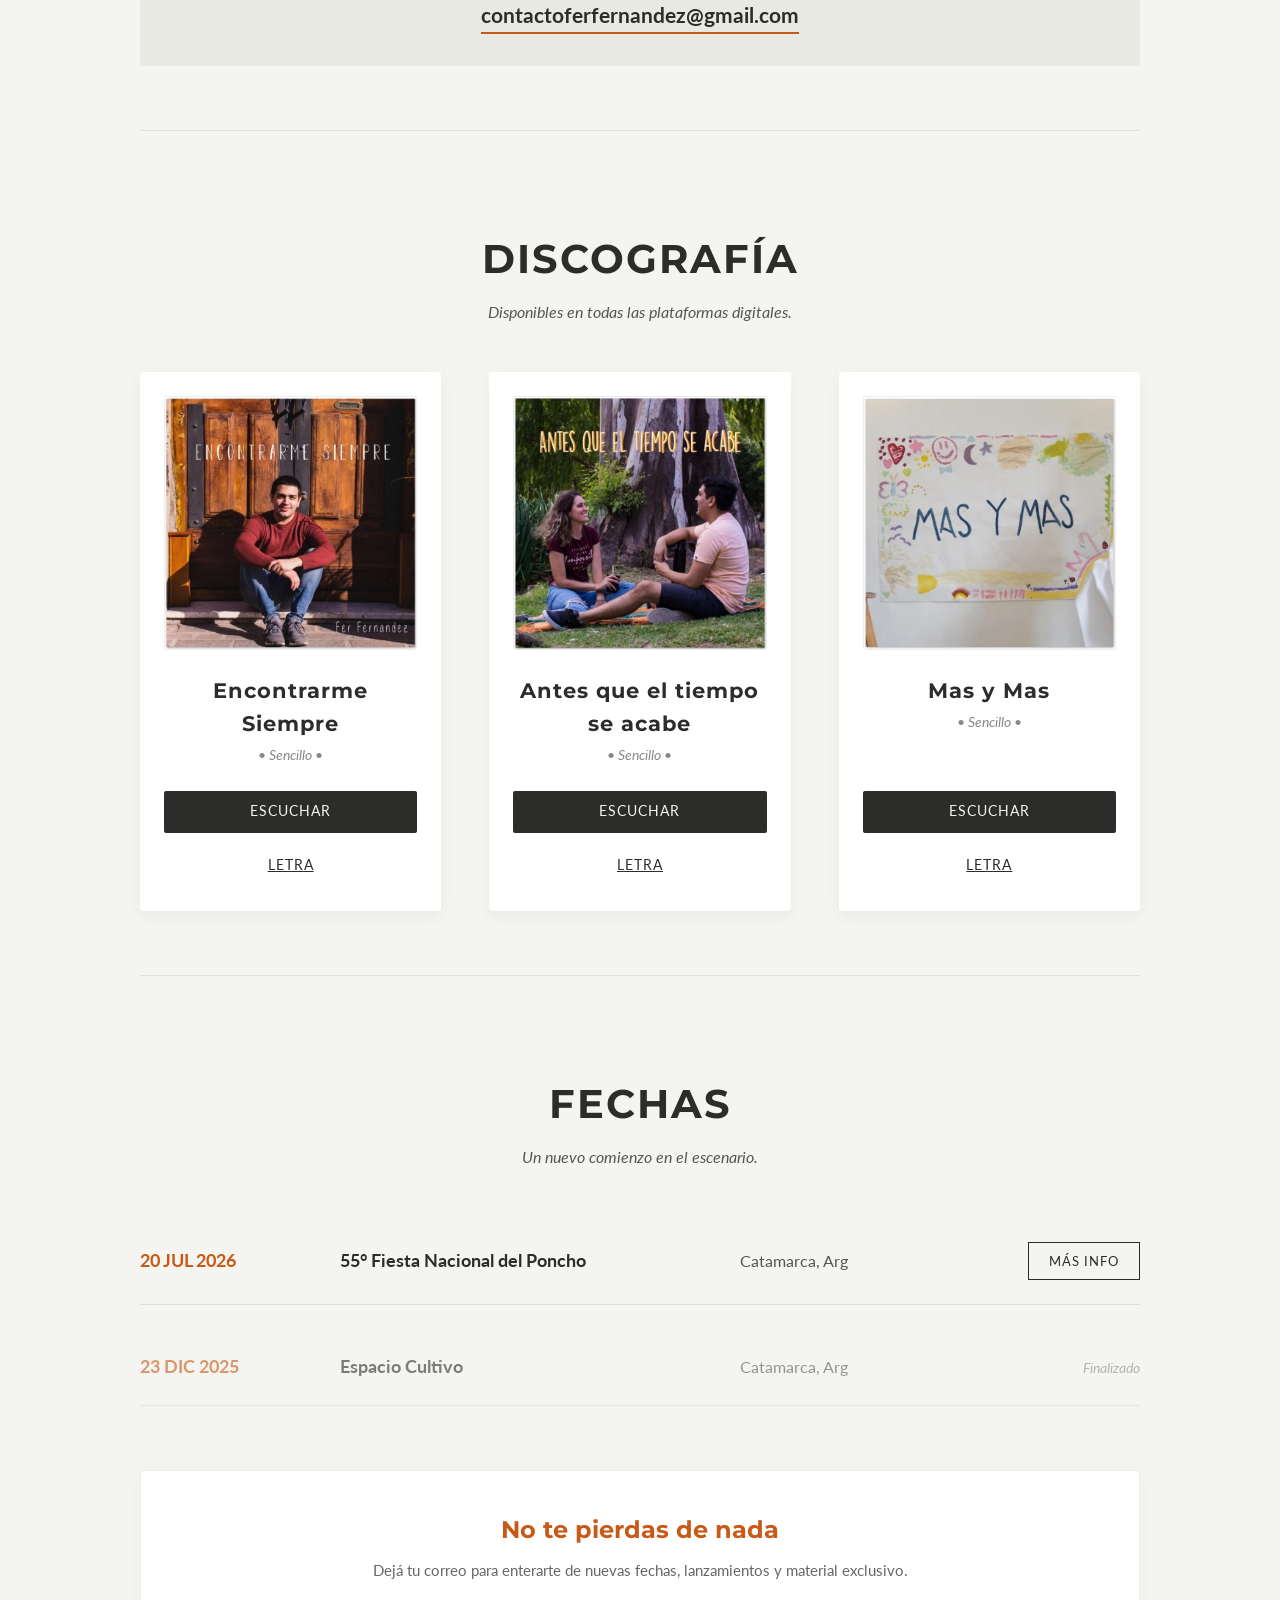
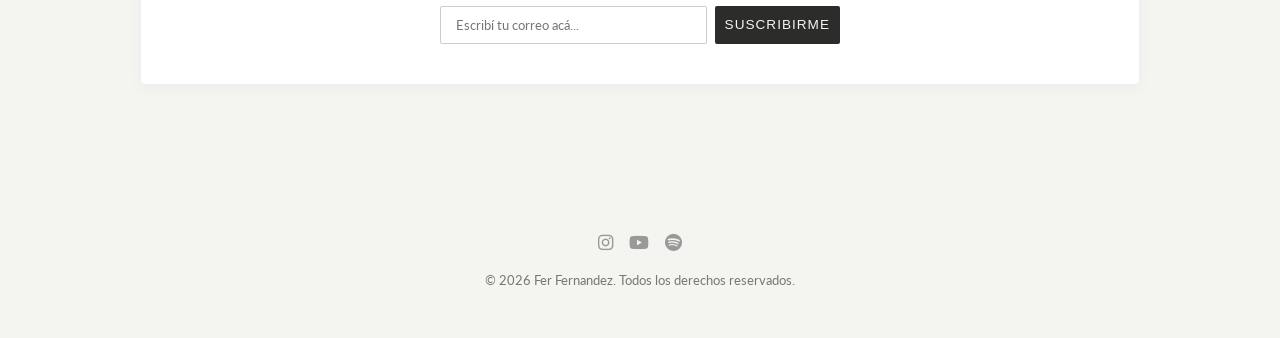
==== commit 04b4215d: "Update index.html Agregar link de Pre-Save Invierno" ====
--- a/index.html
+++ b/index.html
@@ -32,7 +32,7 @@
             <span class="fecha-destacada">18 DE JULIO DE 2026</span>
             <h2>PREPARÁ LOS AURICULARES</h2>
             <p>El primer corte del nuevo disco de Fer Fernandez está por salir. Sé el primero en escucharlo.</p>
-            <a href="#" class="btn-presave-invierno">HACER PRE-SAVE</a>
+            <a href="https://artists.landr.com/1NV13RN0" class="btn-presave-invierno" target="_blank" rel="noopener noreferrer">Pre-Save</a>
         </div>
     </div>
 
--- a/css/style.css
+++ b/css/style.css
@@ -93,6 +93,91 @@
 }
 
 /* =========================================
+   TEMÁTICA INVIERNO (Banner de Lanzamiento)
+========================================= */
+.invierno-banner {
+    position: relative;
+    background-color: var(--denim-color, #6A8A99); /* Nuestro Azul Denim Vintage */
+    color: var(--bg-color); /* Letras claras como el fondo */
+    padding: 4rem 20px;
+    text-align: center;
+    overflow: hidden;
+    margin-top: 80px; /* Para que no lo tape el header fijo */
+    border-bottom: 2px solid var(--text-color);
+}
+
+/* Efecto Escarcha / Ventana Empañada Analógica */
+.escarcha-overlay {
+    position: absolute;
+    top: 0; 
+    left: 0; 
+    width: 100%; 
+    height: 100%;
+    /* Ruido SVG simplificado */
+    background-image: url("data:image/svg+xml,%3Csvg viewBox='0 0 200 200' xmlns='http://www.w3.org/2000/svg'%3E%3Cfilter id='noiseFilter'%3E%3CfeTurbulence type='fractalNoise' baseFrequency='0.85' numOctaves='3' stitchTiles='stitch'/%3E%3C/filter%3E%3Crect width='100%25' height='100%25' filter='url(%23noiseFilter)'/%3E%3C/svg%3E");
+    
+    /* ACÁ ESTÁ LA MAGIA: Controlá qué tan exagerado lo querés */
+    opacity: 0.15; /* 0.10 es muy sutil, 0.25 ya es bastante visible */
+    
+    pointer-events: none;
+    mix-blend-mode: screen; /* Screen ayuda a que el ruido se vea como cristales blancos (escarcha) */
+    z-index: 1;
+}
+
+.banner-content {
+    position: relative;
+    z-index: 2;
+    max-width: 800px;
+    margin: 0 auto;
+}
+
+.fecha-destacada {
+    font-family: 'Montserrat', sans-serif;
+    font-size: 1.2rem;
+    font-weight: 700;
+    letter-spacing: 3px;
+    color: var(--bg-color);
+    border: 1px solid var(--bg-color);
+    padding: 5px 15px;
+    border-radius: 20px;
+    display: inline-block;
+    margin-bottom: 1.5rem;
+}
+
+.banner-content h2 {
+    font-size: 2.8rem;
+    margin-bottom: 0.5rem;
+    color: #ffffff;
+    text-shadow: 0 2px 4px rgba(0,0,0,0.2);
+}
+
+.banner-content p {
+    font-size: 1.1rem;
+    margin-bottom: 2rem;
+}
+
+.btn-presave-invierno {
+    display: inline-block;
+    padding: 12px 35px;
+    background-color: var(--bg-color);
+    color: var(--denim-color);
+    text-decoration: none;
+    font-family: 'Lato', sans-serif;
+    font-weight: 700;
+    text-transform: uppercase;
+    letter-spacing: 1px;
+    transition: all 0.3s ease;
+    border-radius: 3px;
+    box-shadow: 0 4px 10px rgba(0,0,0,0.1);
+}
+
+.btn-presave-invierno:hover {
+    background-color: var(--accent-color); /* Naranja Óxido al pasar el mouse */
+    color: #ffffff;
+    transform: translateY(-2px);
+}
+
+/* =========================================
    SECCIÓN INICIO (HERO)
 ========================================= */
 .hero-section {
@@ -103,7 +188,7 @@
     flex-direction: column;
     align-items: center;
     justify-content: center;
-    padding-top: 80px;
+    padding-top: 0; /* Removido el padding porque el banner ocupa el margen de 80px */
 }
 
 /* Preparación Video */
@@ -476,4 +561,4 @@
     .hero-section { 
         padding-top: 150px; 
     }
-}+}
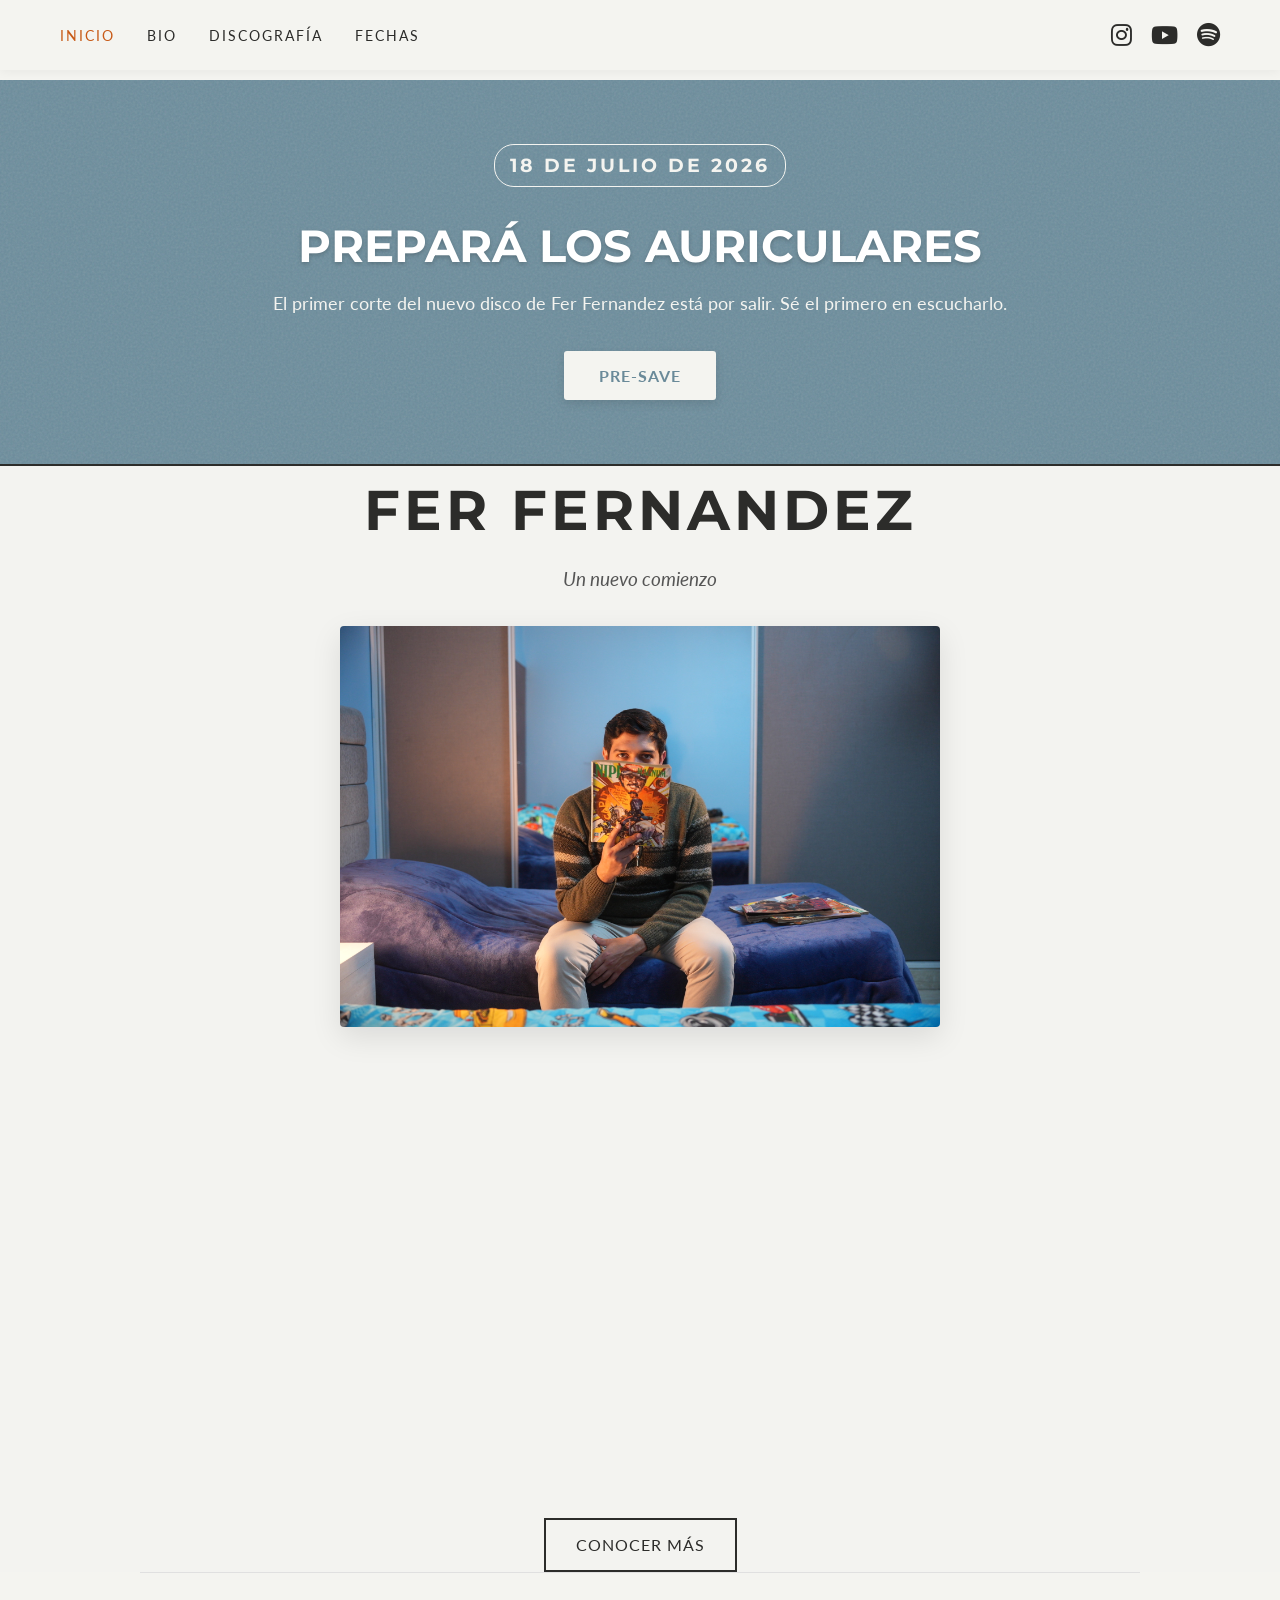
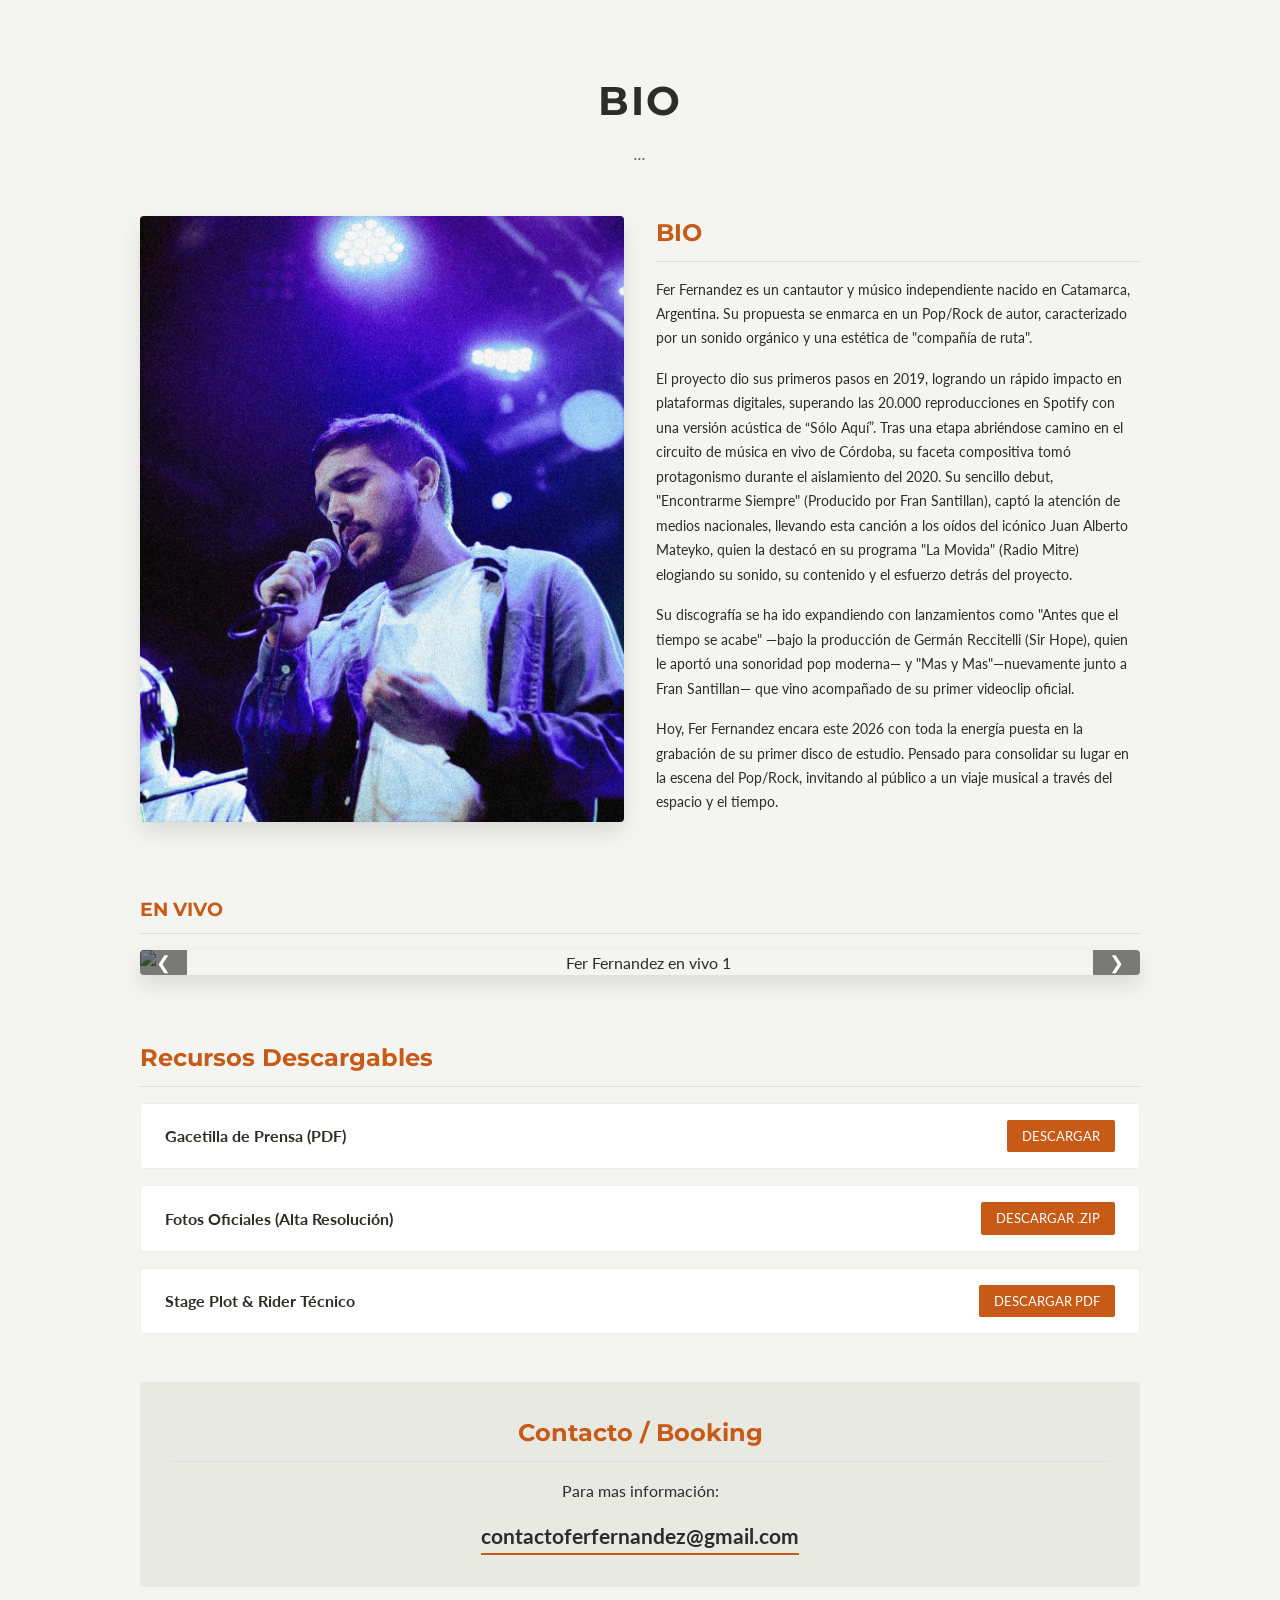
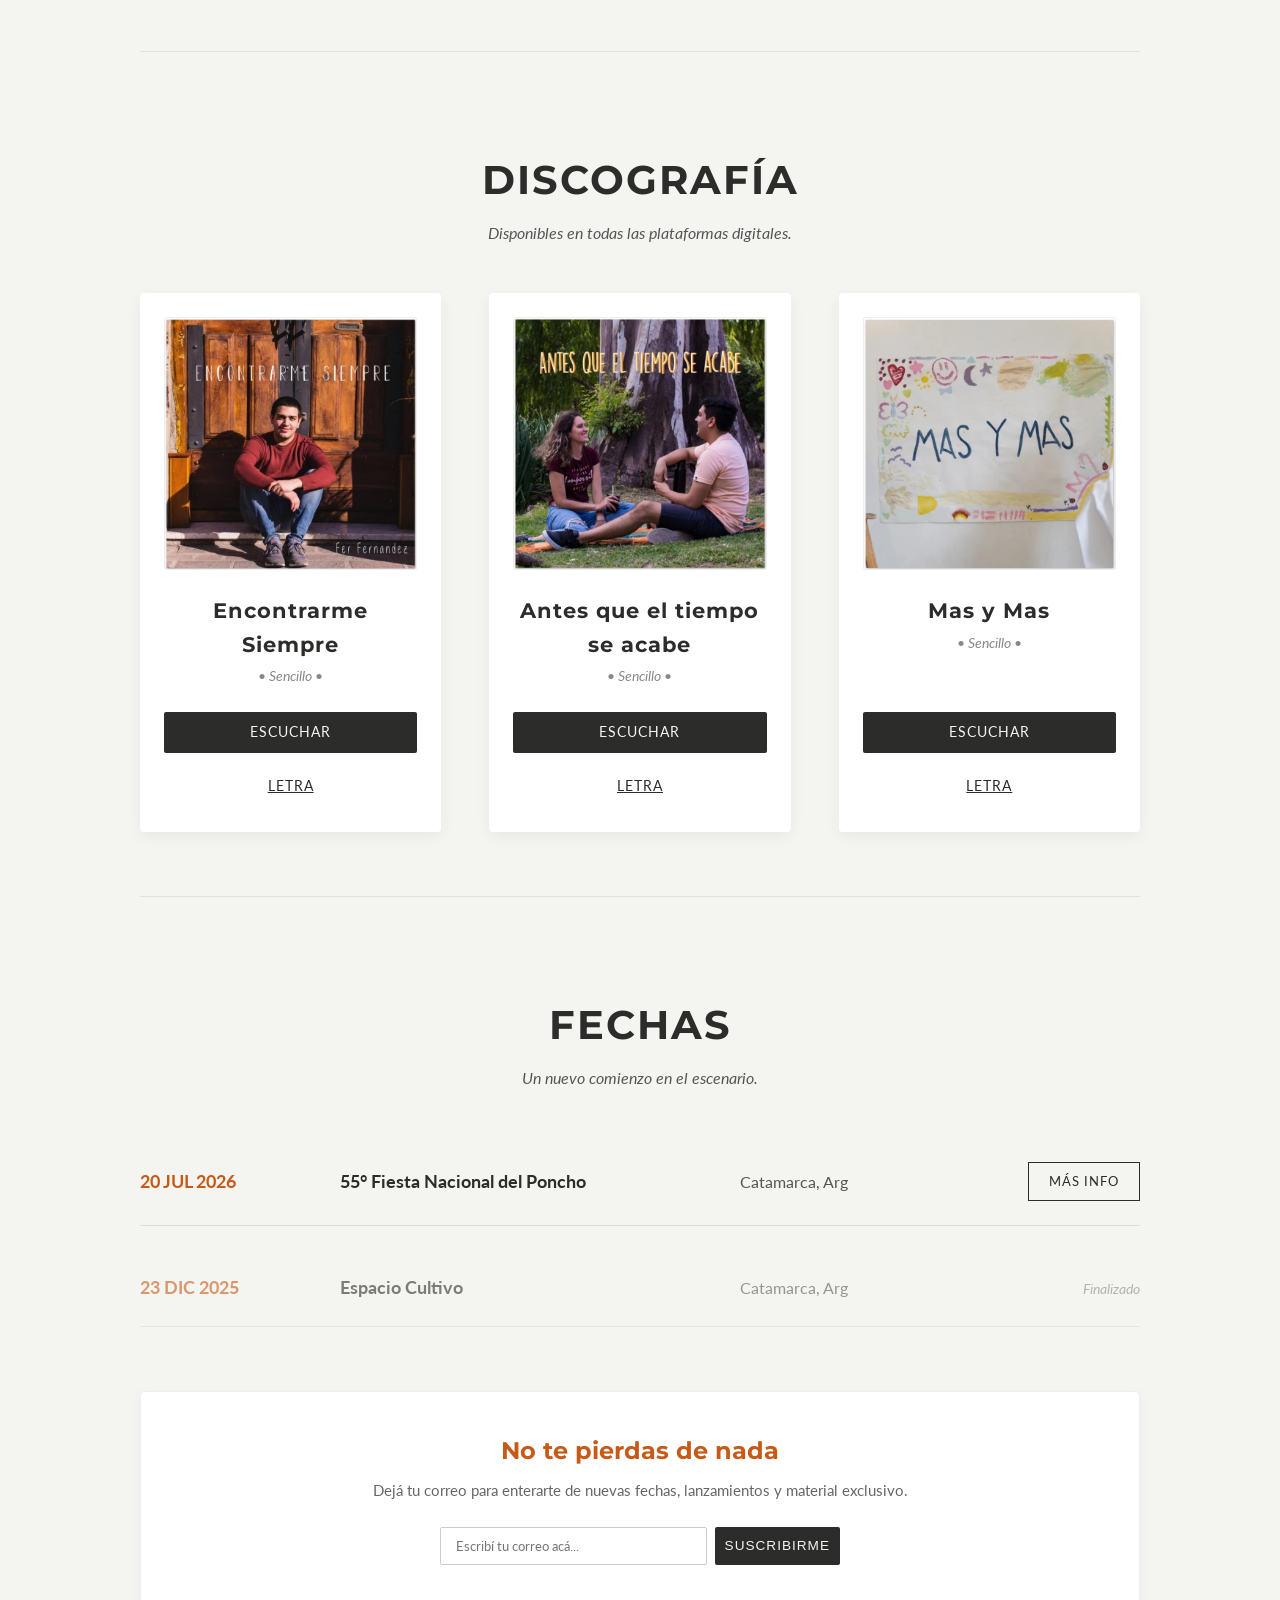
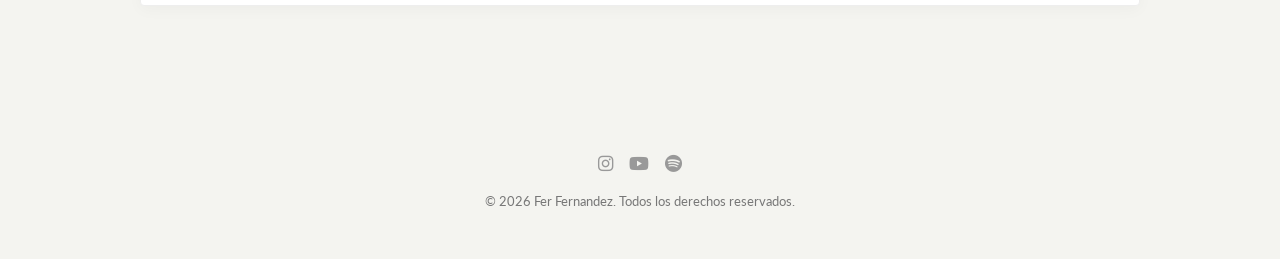
==== commit c2f36988: "Update index.html Cambio Imagen Hero y Video por Invierno" ====
--- a/index.html
+++ b/index.html
@@ -38,7 +38,7 @@
 
     <main id="inicio" class="hero-section">
         <video autoplay loop muted playsinline class="hero-video">
-            <source src="img/MMCANVAEDIT.mp4" type="video/mp4">
+            <source src="img/CanvaINVIERNO.mp4" type="video/mp4">
         </video>
         <div class="hero-overlay"></div>
 
@@ -46,7 +46,7 @@
             <h1 class="logo-title">FER FERNANDEZ</h1>
             <p class="subtitle">Un nuevo comienzo</p>
             
-            <img src="img/F1_MM_Foto1.jpg" alt="Fer Fernandez" class="hero-image">
+            <img src="img/HeroInviernoFF.jpg" alt="Fer Fernandez" class="hero-image">
 
             <div class="spotify-container" style="margin-top: 20px;">
                 <iframe data-testid="embed-iframe" style="border-radius:12px" src="https://open.spotify.com/embed/artist/5sKYvbARBCdgQi2hxZHd5t?utm_source=generator&theme=0" width="100%" height="352" frameBorder="0" allowfullscreen="" allow="autoplay; clipboard-write; encrypted-media; fullscreen; picture-in-picture" loading="lazy"></iframe>
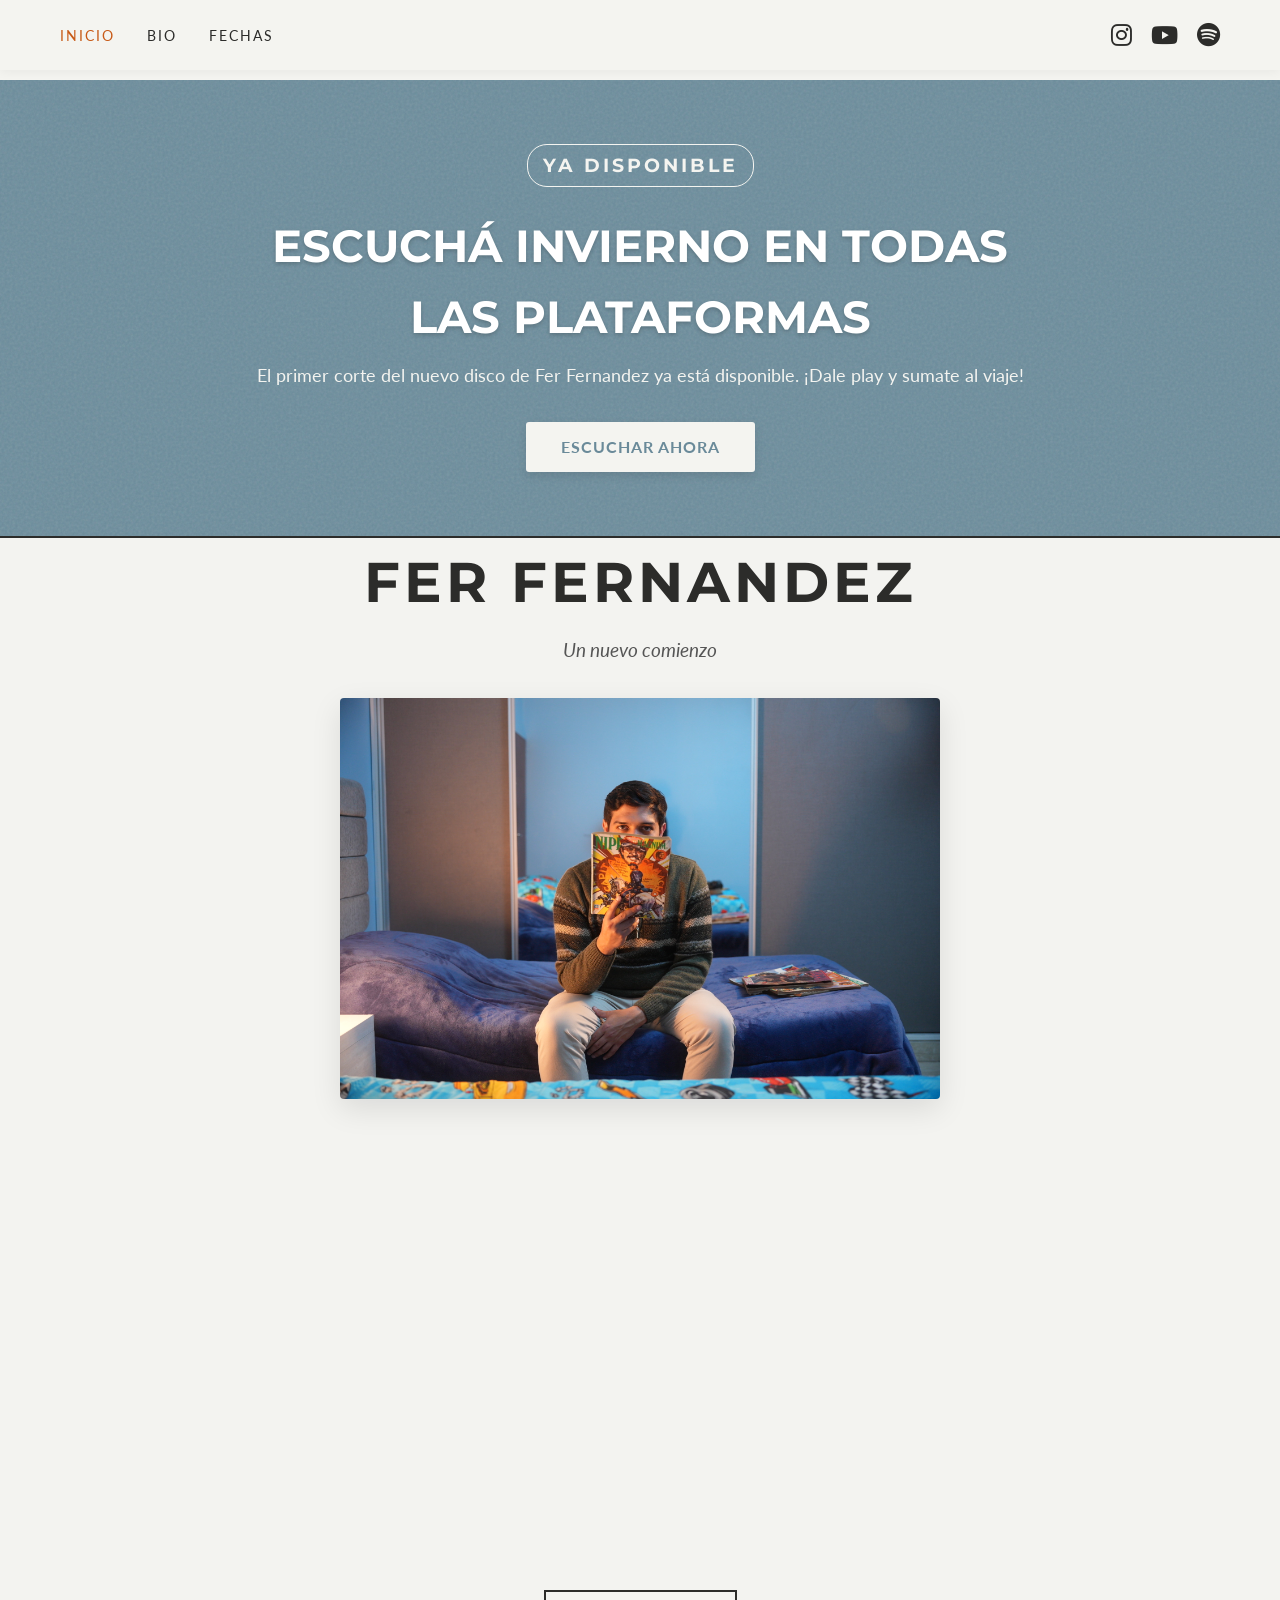
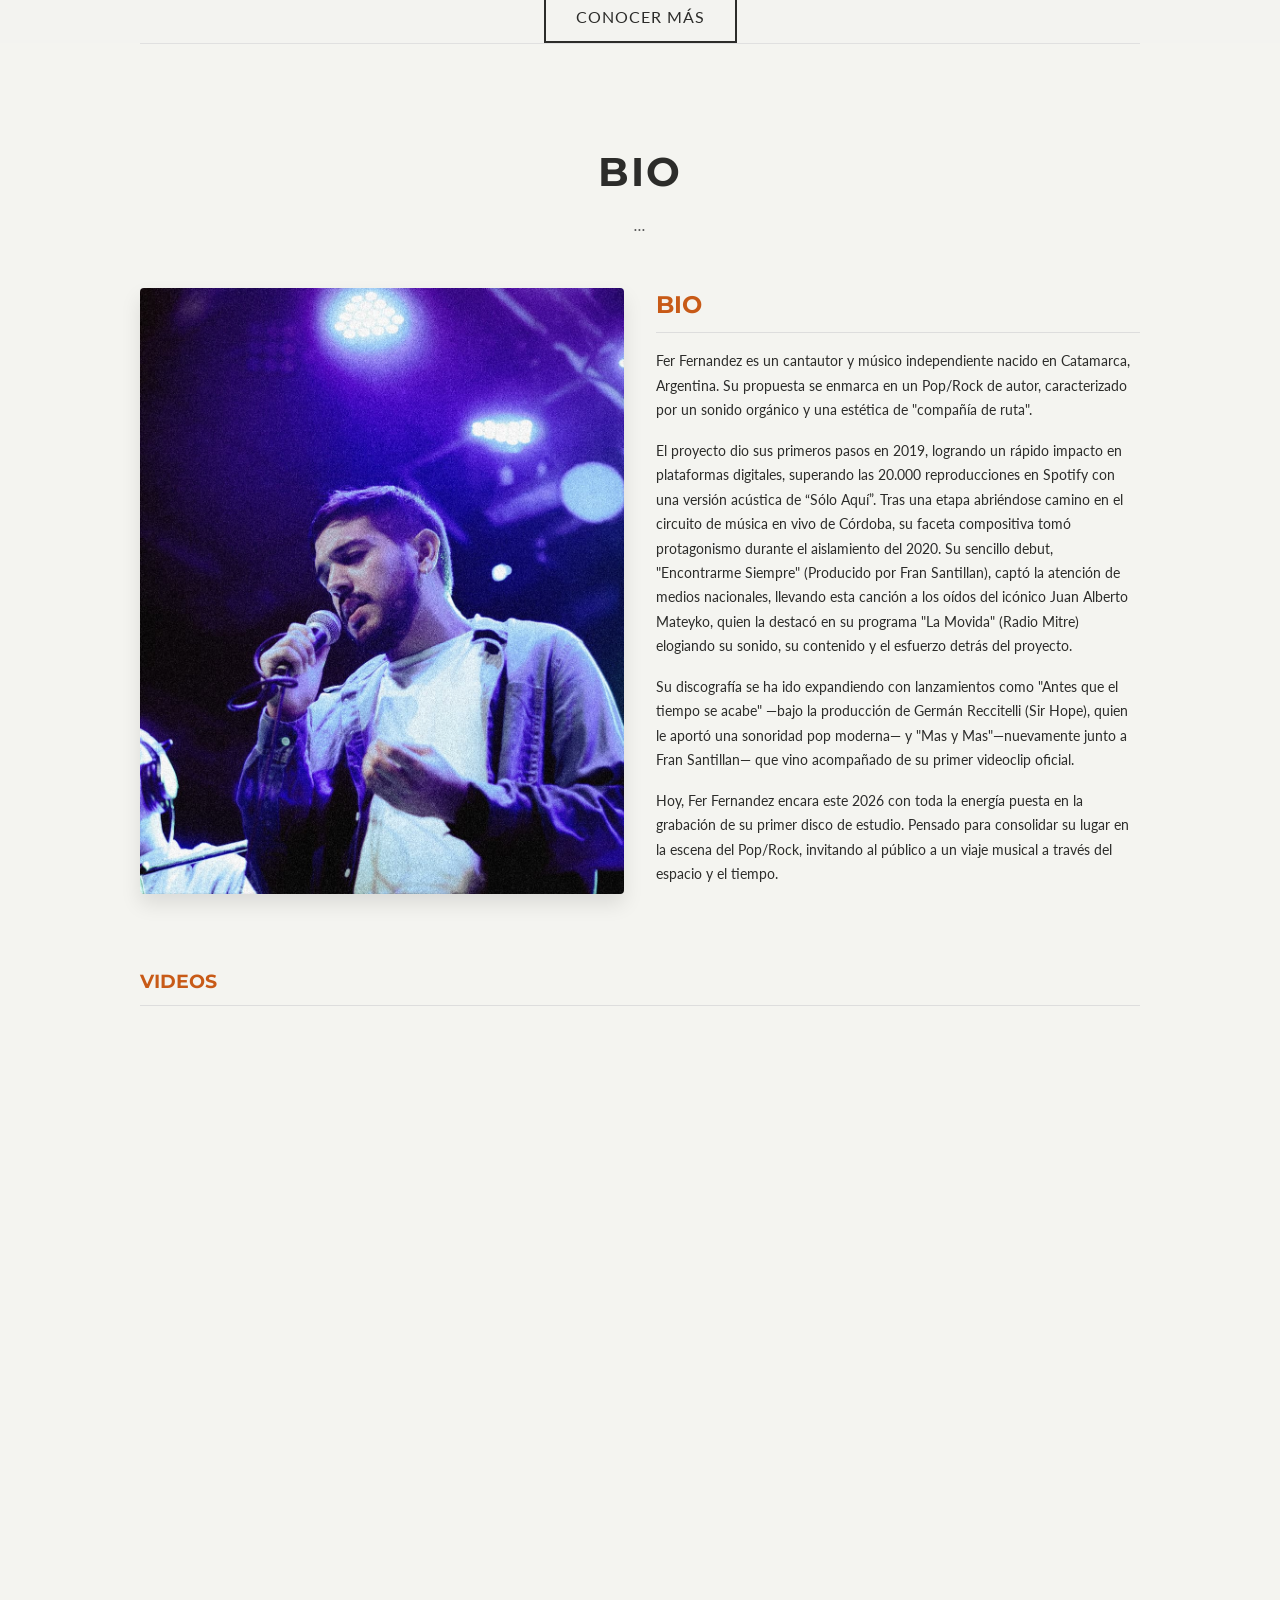
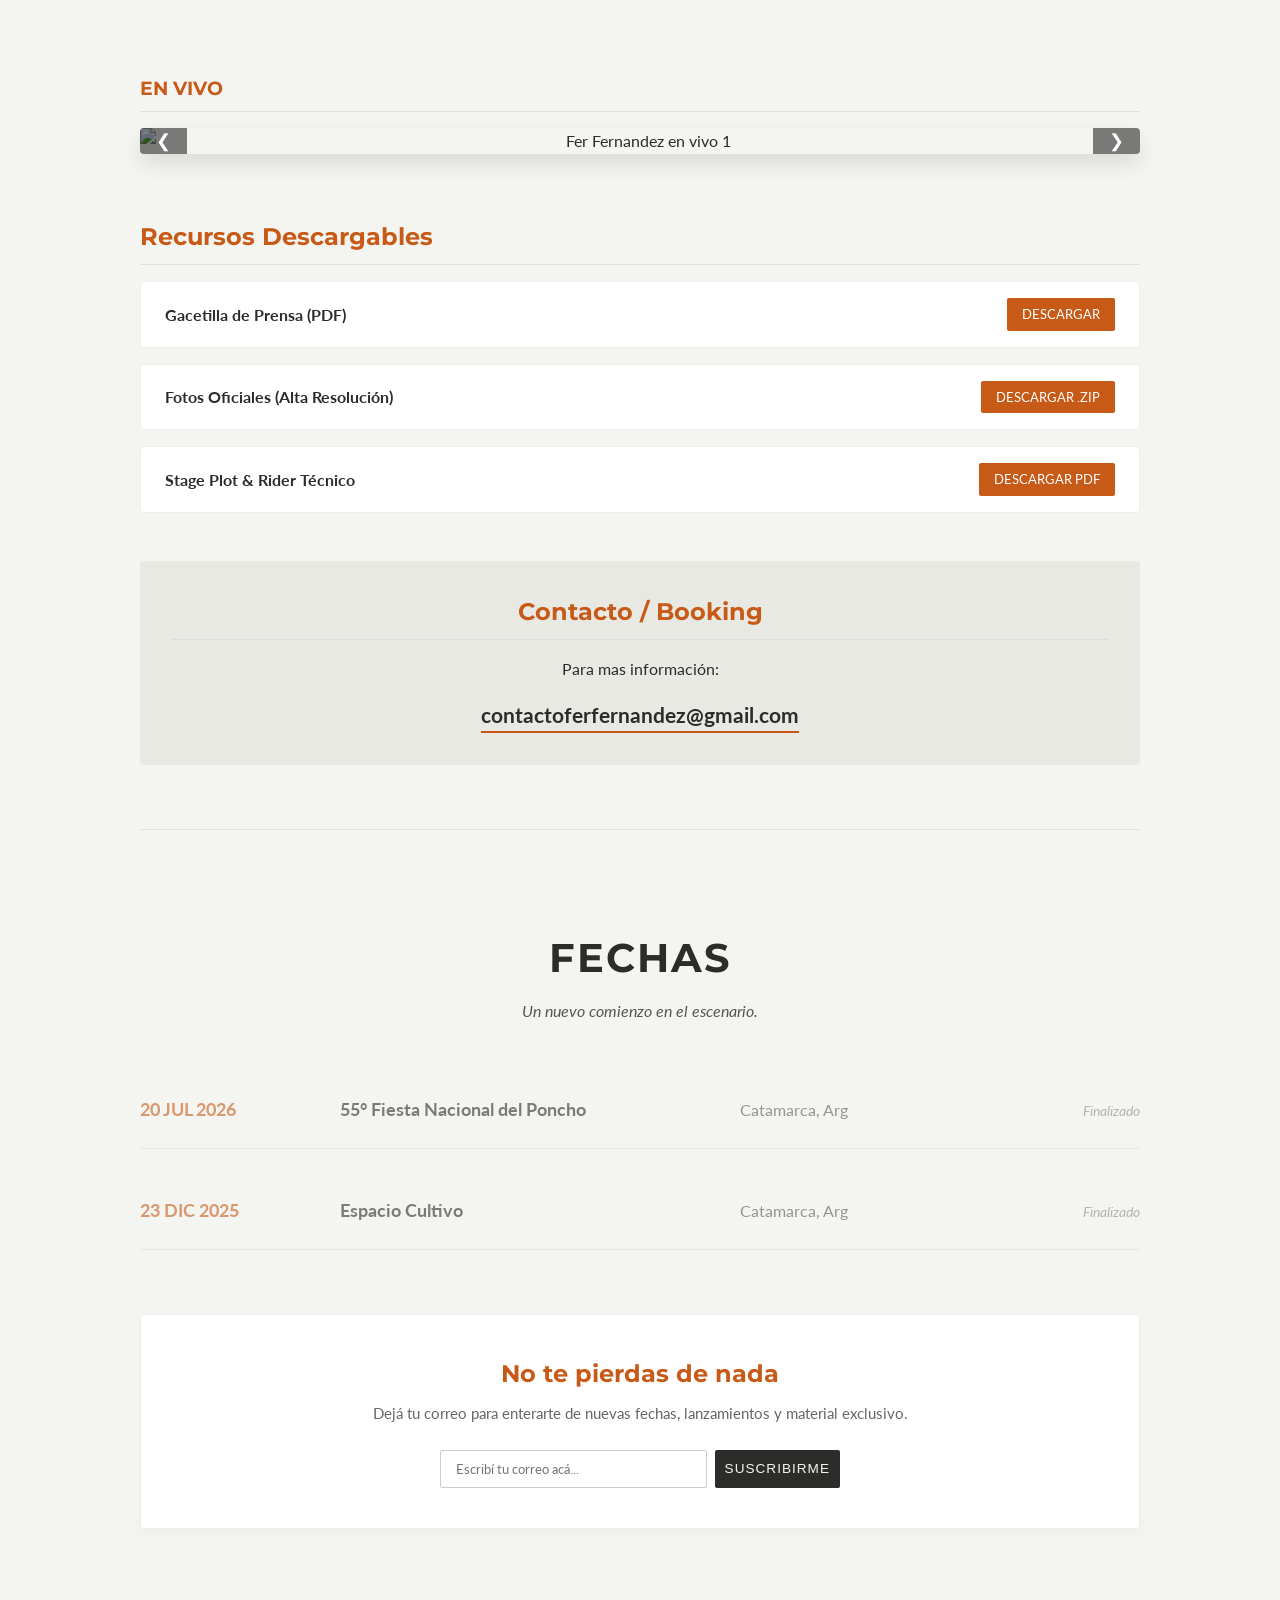
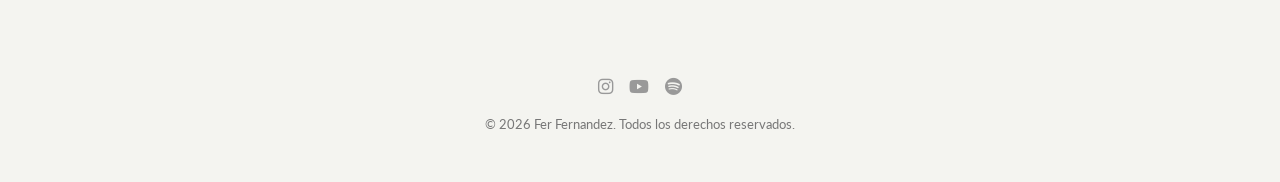
==== commit 2f86537e: "Update index.html Actualizacion lanzamiento invierno, finalizacion poncho y embebido video de yt" ====
--- a/index.html
+++ b/index.html
@@ -15,7 +15,6 @@
             <ul class="nav-links">
                 <li><a href="#inicio" class="active">Inicio</a></li>
                 <li><a href="#bio">Bio</a></li>
-                <li><a href="#discografia">Discografía</a></li>
                 <li><a href="#fechas">Fechas</a></li>
             </ul>
             <div class="social-icons-header">
@@ -29,10 +28,10 @@
     <div class="invierno-banner">
         <div class="escarcha-overlay"></div>
         <div class="banner-content">
-            <span class="fecha-destacada">18 DE JULIO DE 2026</span>
-            <h2>PREPARÁ LOS AURICULARES</h2>
-            <p>El primer corte del nuevo disco de Fer Fernandez está por salir. Sé el primero en escucharlo.</p>
-            <a href="https://artists.landr.com/1NV13RN0" class="btn-presave-invierno" target="_blank" rel="noopener noreferrer">Pre-Save</a>
+            <span class="fecha-destacada">YA DISPONIBLE</span>
+            <h2>ESCUCHÁ INVIERNO EN TODAS LAS PLATAFORMAS</h2>
+            <p>El primer corte del nuevo disco de Fer Fernandez ya está disponible. ¡Dale play y sumate al viaje!</p>
+            <a href="https://artists.landr.com/1NV13RN0" class="btn-presave-invierno" target="_blank" rel="noopener noreferrer">Escuchar Ahora</a>
         </div>
     </div>
 
@@ -77,6 +76,14 @@
             
         </div> 
 
+        <div class="youtube-videos-section" style="margin-top: 4rem;">
+            <h3 style="color: var(--accent-color); font-family: 'Montserrat', sans-serif; margin-bottom: 1.5rem; text-align: left; border-bottom: 1px solid #ddd; padding-bottom: 0.5rem;">VIDEOS</h3>
+            <div class="videos-grid" style="display: flex; gap: 20px; flex-wrap: wrap; justify-content: center;">
+                <iframe width="100%" style="max-width: 500px; border-radius: 8px;" height="280" src="https://youtu.be/WZRl2sUgAkY?si=SmleJJwfKjeWc4iI" title="YouTube video player" frameborder="0" allow="accelerometer; autoplay; clipboard-write; encrypted-media; gyroscope; picture-in-picture" allowfullscreen></iframe>
+                
+                <iframe width="100%" style="max-width: 500px; border-radius: 8px;" height="280" src="https://youtu.be/kQF36FUbJKA?si=qHE3iBael3zL_mqi" title="YouTube video player" frameborder="0" allow="accelerometer; autoplay; clipboard-write; encrypted-media; gyroscope; picture-in-picture" allowfullscreen></iframe>
+            </div>
+        </div>
         <div class="live-carousel-section" style="margin-top: 4rem; margin-bottom: 2rem;">
             <h3 style="color: var(--accent-color); font-family: 'Montserrat', sans-serif; margin-bottom: 1rem; text-align: left; border-bottom: 1px solid #ddd; padding-bottom: 0.5rem;">EN VIVO</h3>
             
@@ -124,66 +131,29 @@
         </div> 
     </section>
 
-    <section id="discografia" class="music-section section-padding">
-        <h2 class="section-title">DISCOGRAFÍA</h2>
-        <p class="subtitle">Disponibles en todas las plataformas digitales.</p>
-
-        <div class="music-grid">
-            <div class="music-card">
-                <img src="img/TAPA_ES.jpeg" alt="Portada Encontrarme Siempre" class="album-cover">
-                <h3 class="song-title">Encontrarme Siempre</h3>
-                <p class="song-type">• Sencillo •</p>
-                <div class="music-links">
-                    <a href="https://open.spotify.com/intl-es/track/11Of86WI2irCYDrp8mbJTM?si=c8c7c3e6cdc84e13" class="btn-listen" target="_blank">Escuchar</a>
-                    <a href="https://www.musixmatch.com/es/letras/Fer-Fernandez-1/Encontrarme-Siempre" class="btn-lyrics" target="_blank">Letra</a>
-                </div>
-            </div>
-
-            <div class="music-card">
-                <img src="img/TAPA_AQETSA.jpeg" alt="Portada Antes que el tiempo se acabe" class="album-cover">
-                <h3 class="song-title">Antes que el tiempo se acabe</h3>
-                <p class="song-type">• Sencillo •</p>
-                <div class="music-links">
-                    <a href="https://open.spotify.com/intl-es/track/7Lubt8xwUuqJBMiQsodtnj?si=f21e5816d0b2434f" class="btn-listen" target="_blank">Escuchar</a>
-                    <a href="https://www.musixmatch.com/lyrics/Fer-Fernandez-1/Antes-Que-el-Tiempo-Se-Acabe" class="btn-lyrics" target="_blank">Letra</a>
-                </div>
-            </div>
-
-            <div class="music-card">
-                <img src="img/TAPA_MM.jpeg" alt="Portada Mas y Mas" class="album-cover">
-                <h3 class="song-title">Mas y Mas</h3>
-                <p class="song-type">• Sencillo •</p>
-                <div class="music-links">
-                    <a href="https://open.spotify.com/intl-es/track/0pk4zaGvkV3UGowrZjsS2c?si=401f7e5a816f4d7e" class="btn-listen" target="_blank">Escuchar</a>
-                    <a href="https://www.musixmatch.com/lyrics/Fer-Fernandez-2/Mas-y-Mas" class="btn-lyrics" target="_blank">Letra</a>
-                </div>
-            </div>
-        </div>
-    </section>
-
     <section id="fechas" class="tour-section section-padding">
         <h2 class="section-title">FECHAS</h2>
         <p class="subtitle">Un nuevo comienzo en el escenario.</p>
 
-<div class="tour-list">
-    <div class="tour-item">
-        <div class="tour-date">20 JUL 2026</div>
-        <div class="tour-venue">55° Fiesta Nacional del Poncho</div>
-        <div class="tour-location">Catamarca, Arg</div>
-        <div class="tour-action">
-            <a href="https://fiestadelponcho.gob.ar/mercado-cultural-2/" target="_blank" class="btn-secondary">Más Info</a>
-        </div>
-    </div>
-
-    <div class="tour-item past">
-        <div class="tour-date">23 DIC 2025</div>
-        <div class="tour-venue">Espacio Cultivo</div>
-        <div class="tour-location">Catamarca, Arg</div>
-        <div class="tour-action">
-            <span class="status-text">Finalizado</span>
-        </div>
-    </div>
-</div>
+        <div class="tour-list">
+            <div class="tour-item past">
+                <div class="tour-date">20 JUL 2026</div>
+                <div class="tour-venue">55° Fiesta Nacional del Poncho</div>
+                <div class="tour-location">Catamarca, Arg</div>
+                <div class="tour-action">
+                    <span class="status-text">Finalizado</span>
+                </div>
+            </div>
+
+            <div class="tour-item past">
+                <div class="tour-date">23 DIC 2025</div>
+                <div class="tour-venue">Espacio Cultivo</div>
+                <div class="tour-location">Catamarca, Arg</div>
+                <div class="tour-action">
+                    <span class="status-text">Finalizado</span>
+                </div>
+            </div>
+        </div>
 
         <div class="subscribe-banner">
             <h3>No te pierdas de nada</h3>
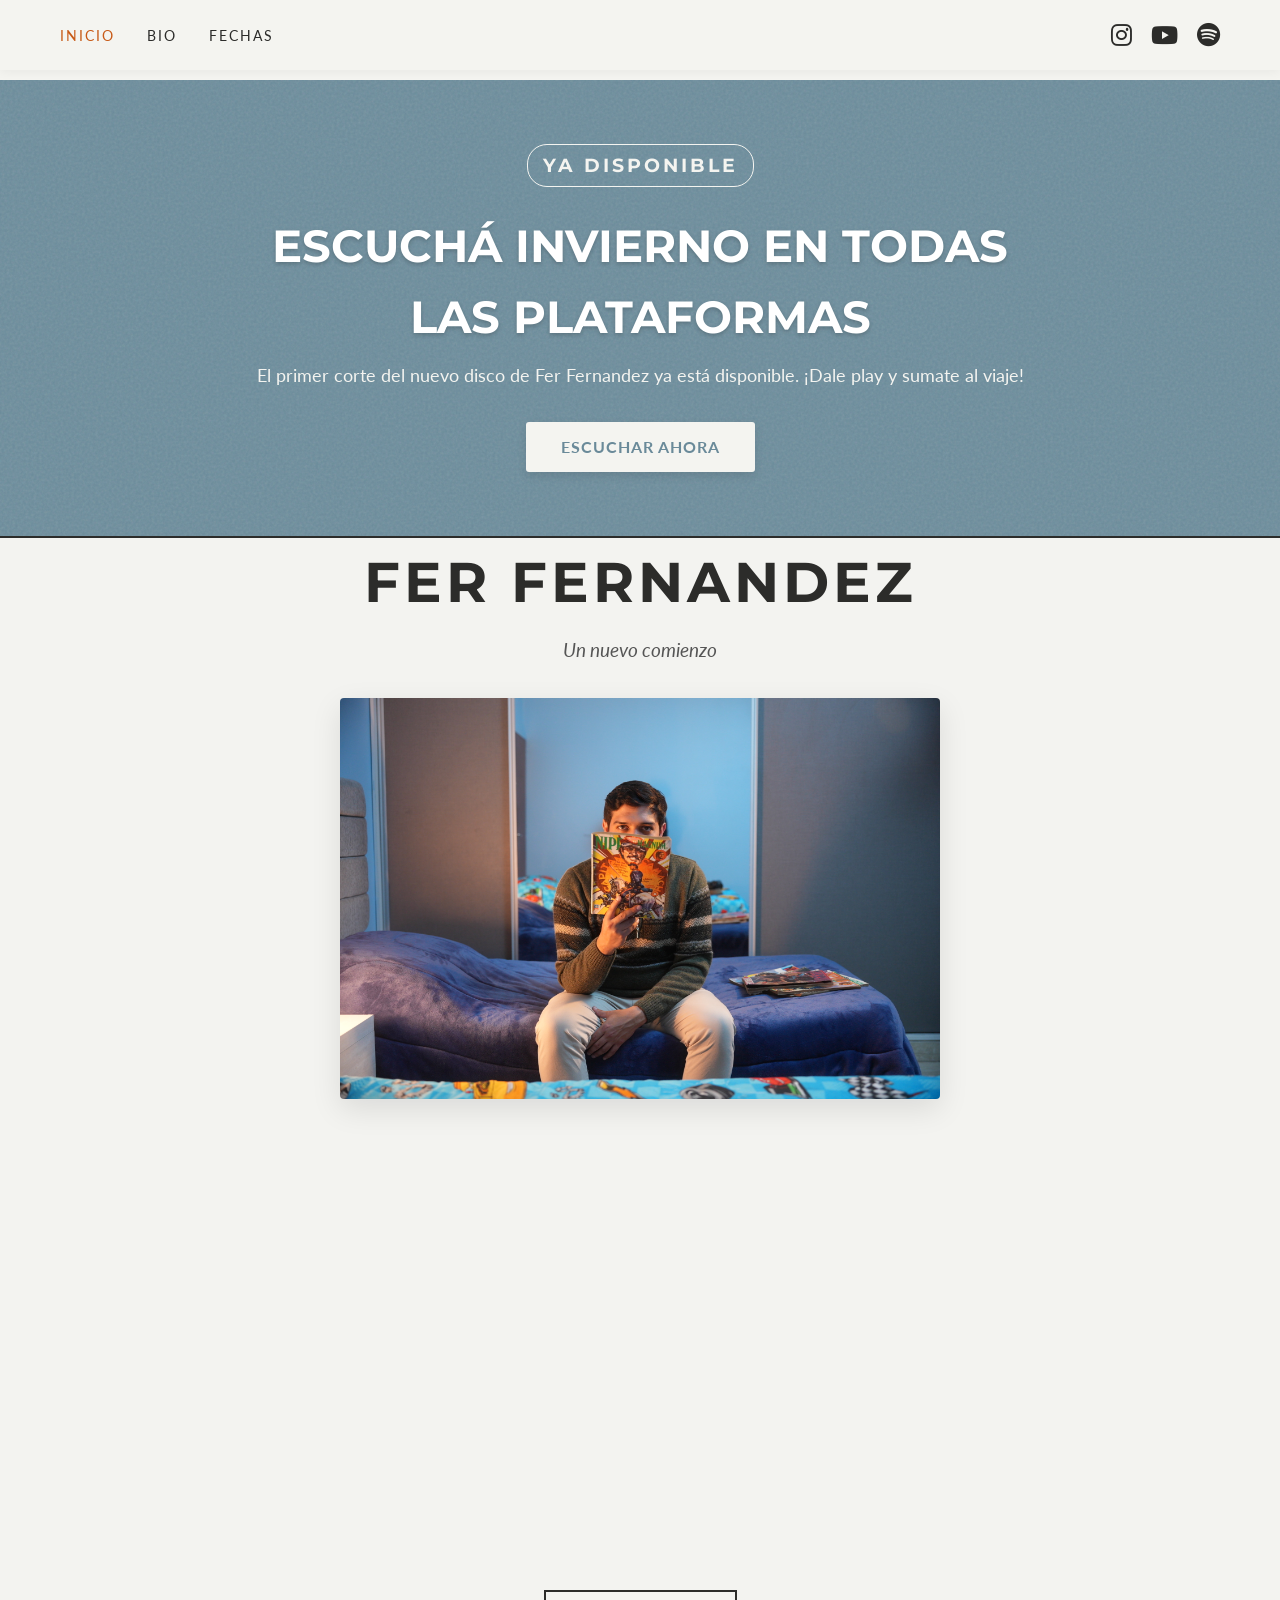
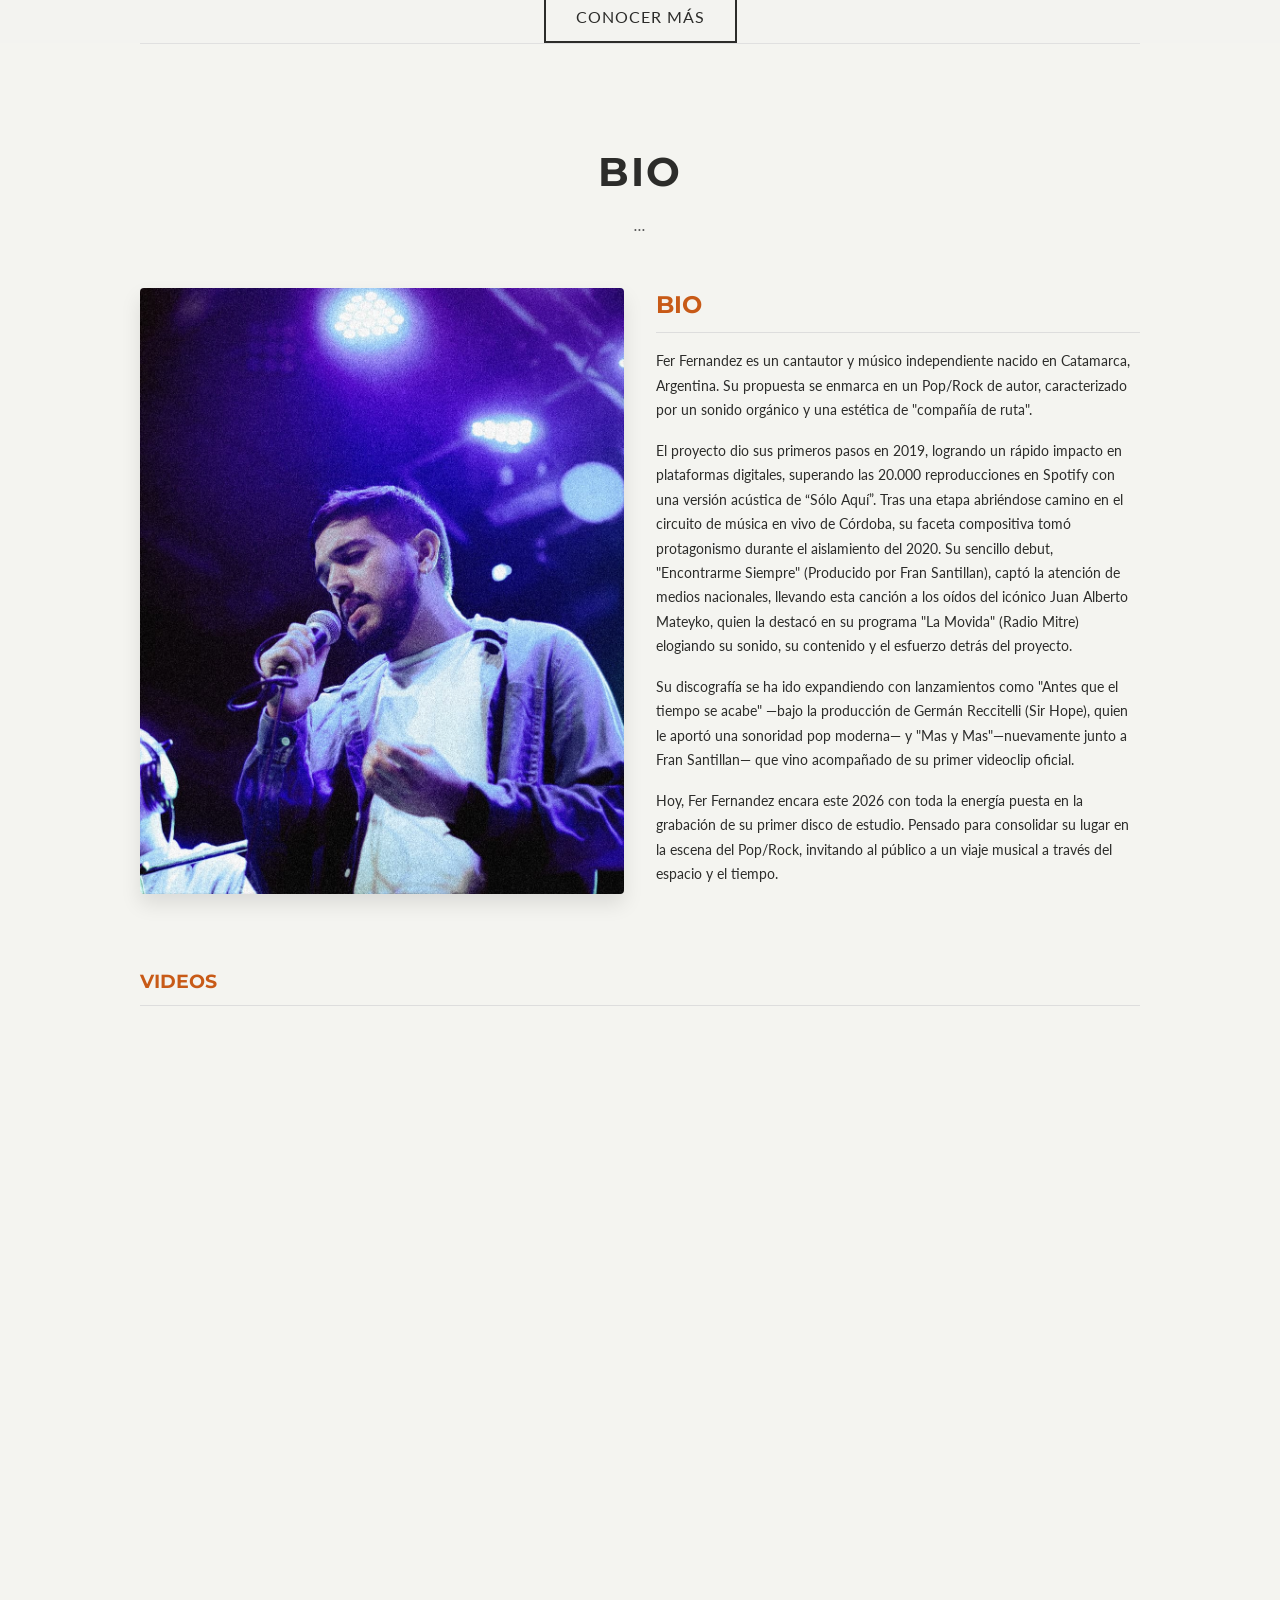
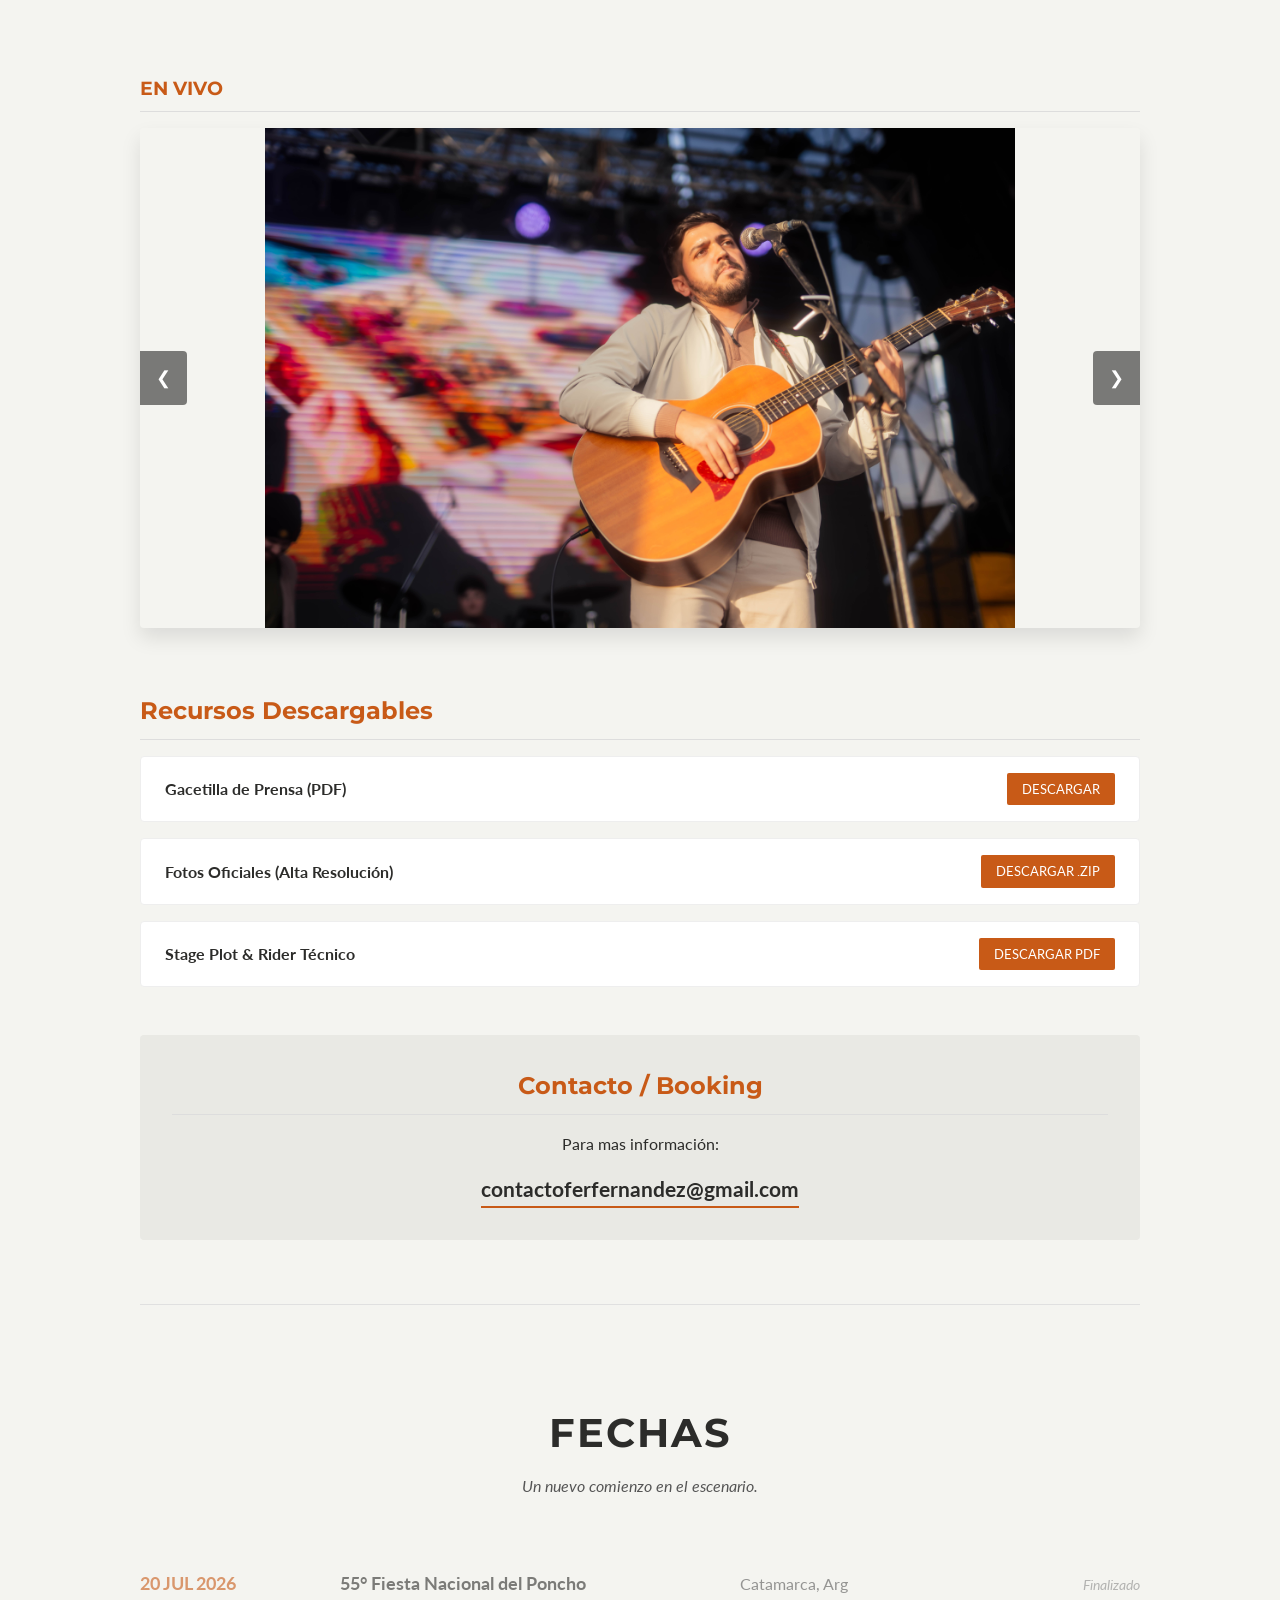
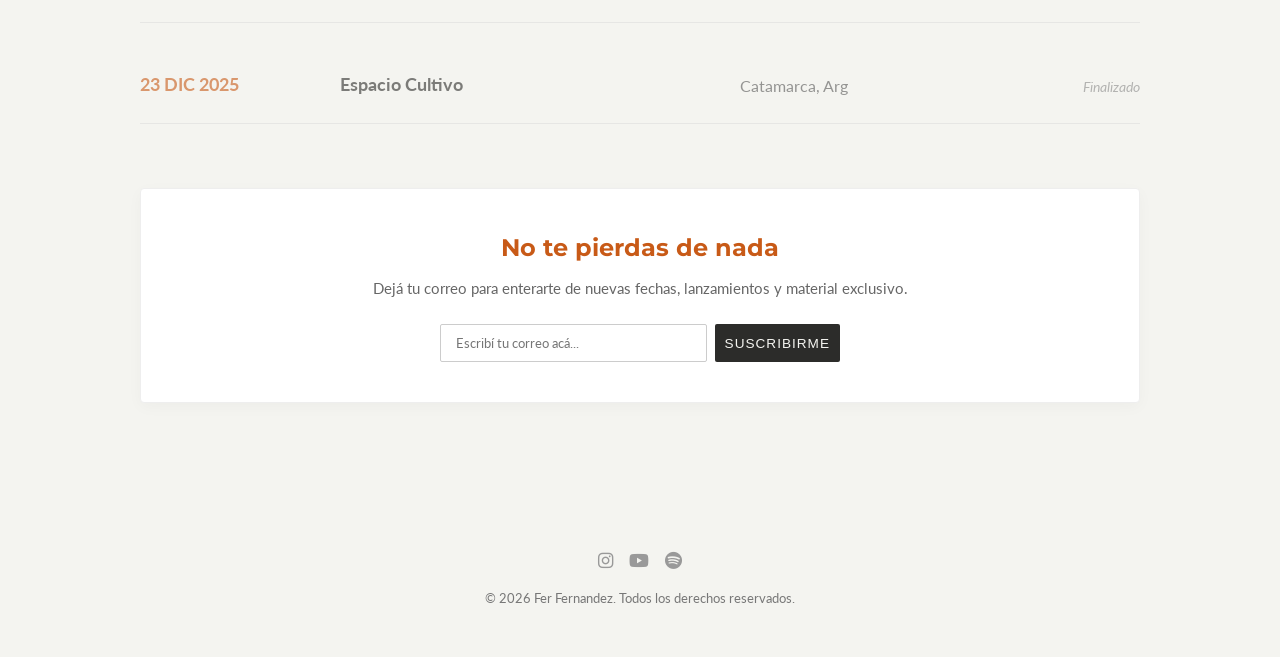
==== commit 5a13aaa8: "Update index.html Correccion embebido de videos" ====
--- a/index.html
+++ b/index.html
@@ -79,9 +79,9 @@
         <div class="youtube-videos-section" style="margin-top: 4rem;">
             <h3 style="color: var(--accent-color); font-family: 'Montserrat', sans-serif; margin-bottom: 1.5rem; text-align: left; border-bottom: 1px solid #ddd; padding-bottom: 0.5rem;">VIDEOS</h3>
             <div class="videos-grid" style="display: flex; gap: 20px; flex-wrap: wrap; justify-content: center;">
-                <iframe width="100%" style="max-width: 500px; border-radius: 8px;" height="280" src="https://youtu.be/WZRl2sUgAkY?si=SmleJJwfKjeWc4iI" title="YouTube video player" frameborder="0" allow="accelerometer; autoplay; clipboard-write; encrypted-media; gyroscope; picture-in-picture" allowfullscreen></iframe>
+                <iframe width="100%" style="max-width: 500px; border-radius: 8px;" height="280" src="https://www.youtube.com/embed/WZRl2sUgAkY?si=Fzk09DPNN2ftLCSj" title="YouTube video player" frameborder="0" allow="accelerometer; autoplay; clipboard-write; encrypted-media; gyroscope; picture-in-picture" allowfullscreen></iframe>
                 
-                <iframe width="100%" style="max-width: 500px; border-radius: 8px;" height="280" src="https://youtu.be/kQF36FUbJKA?si=qHE3iBael3zL_mqi" title="YouTube video player" frameborder="0" allow="accelerometer; autoplay; clipboard-write; encrypted-media; gyroscope; picture-in-picture" allowfullscreen></iframe>
+                <iframe width="100%" style="max-width: 500px; border-radius: 8px;" height="280" src="https://www.youtube.com/embed/kQF36FUbJKA?si=pDRf2IDoYuLJE5da" title="YouTube video player" frameborder="0" allow="accelerometer; autoplay; clipboard-write; encrypted-media; gyroscope; picture-in-picture" allowfullscreen></iframe>
             </div>
         </div>
         <div class="live-carousel-section" style="margin-top: 4rem; margin-bottom: 2rem;">
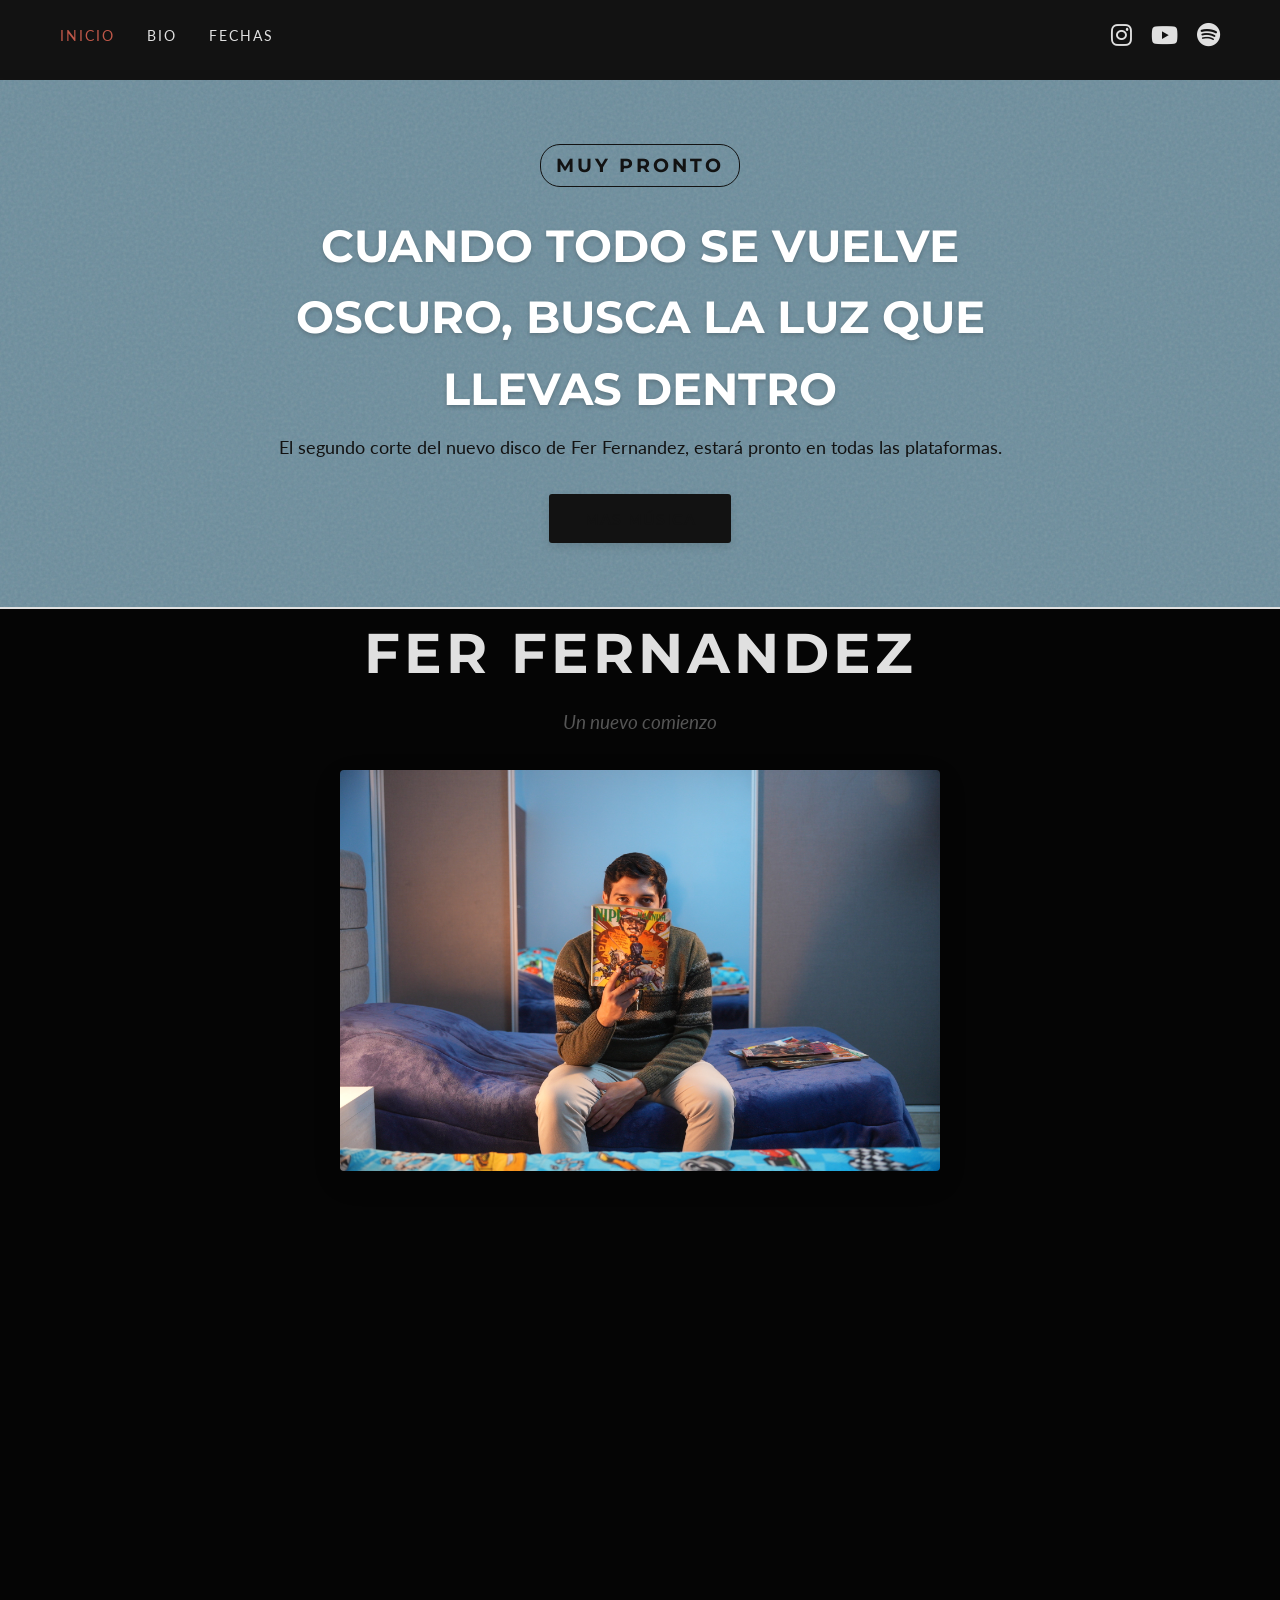
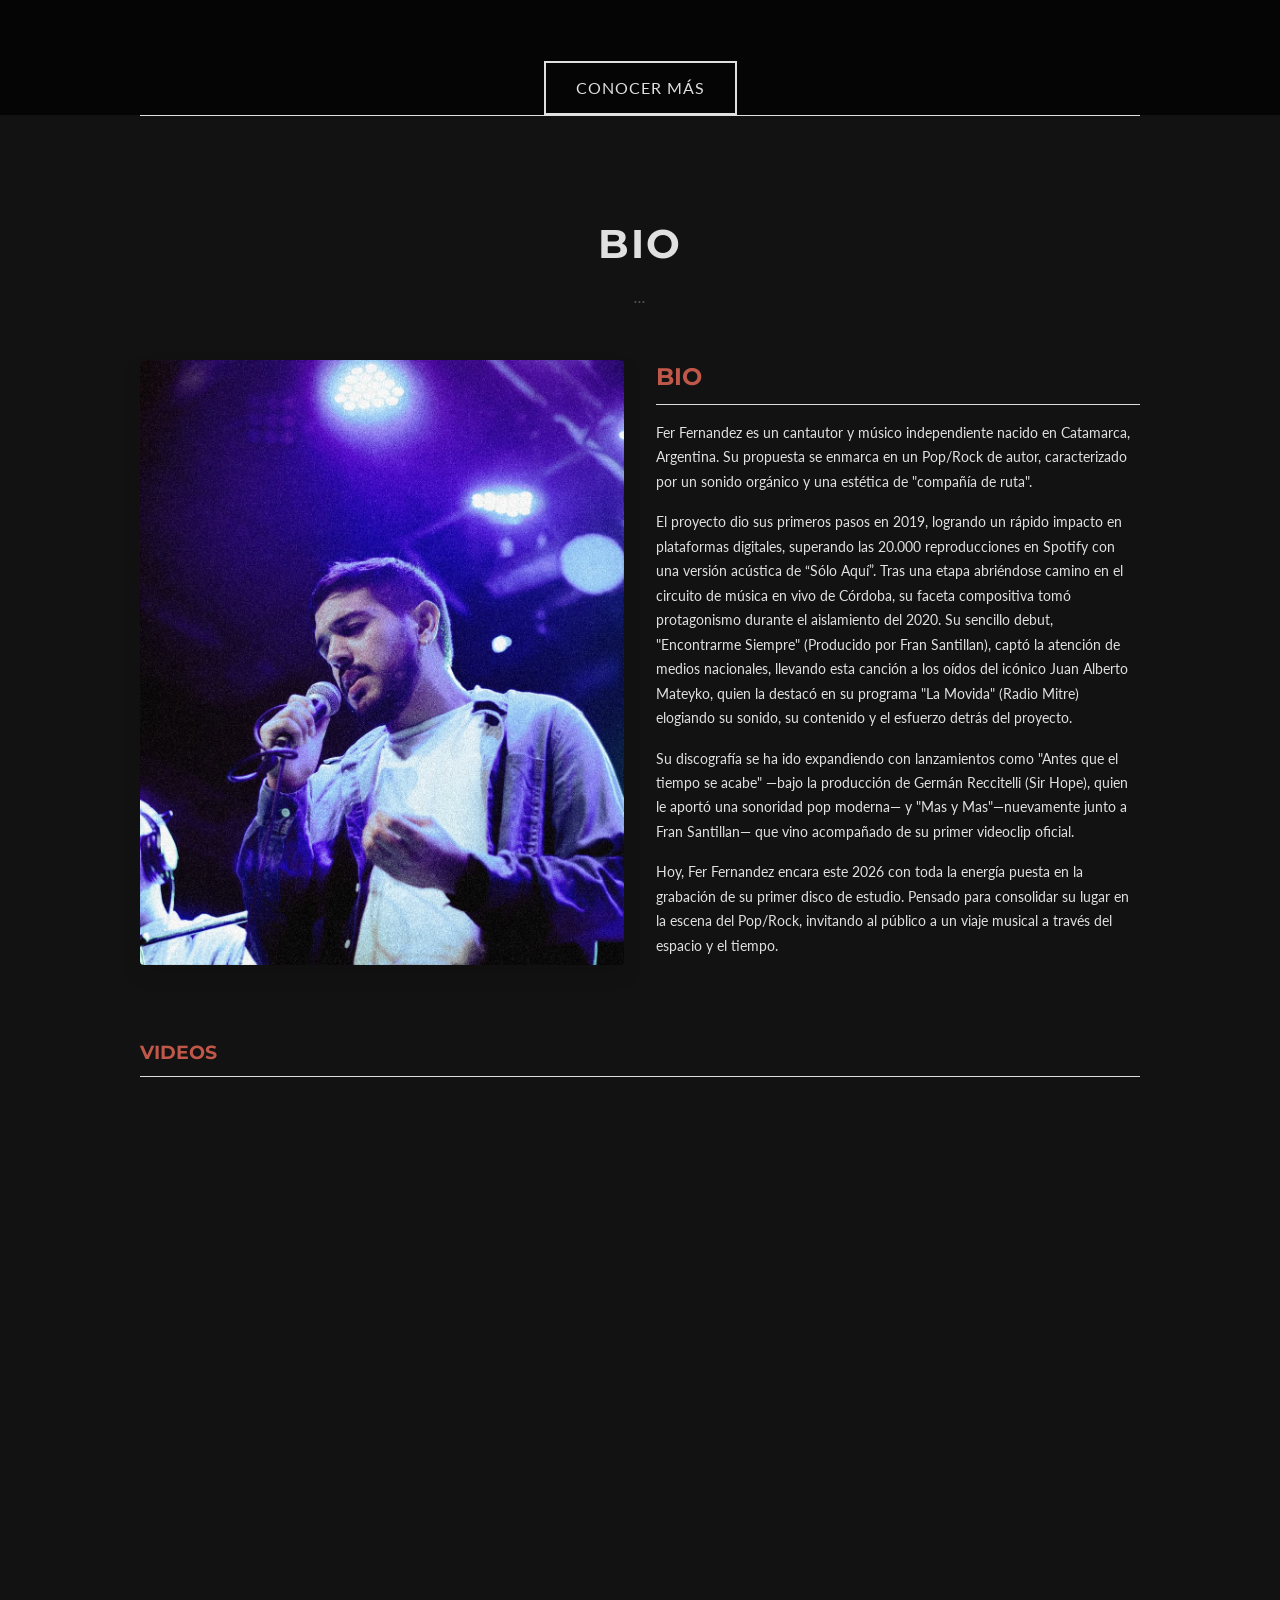
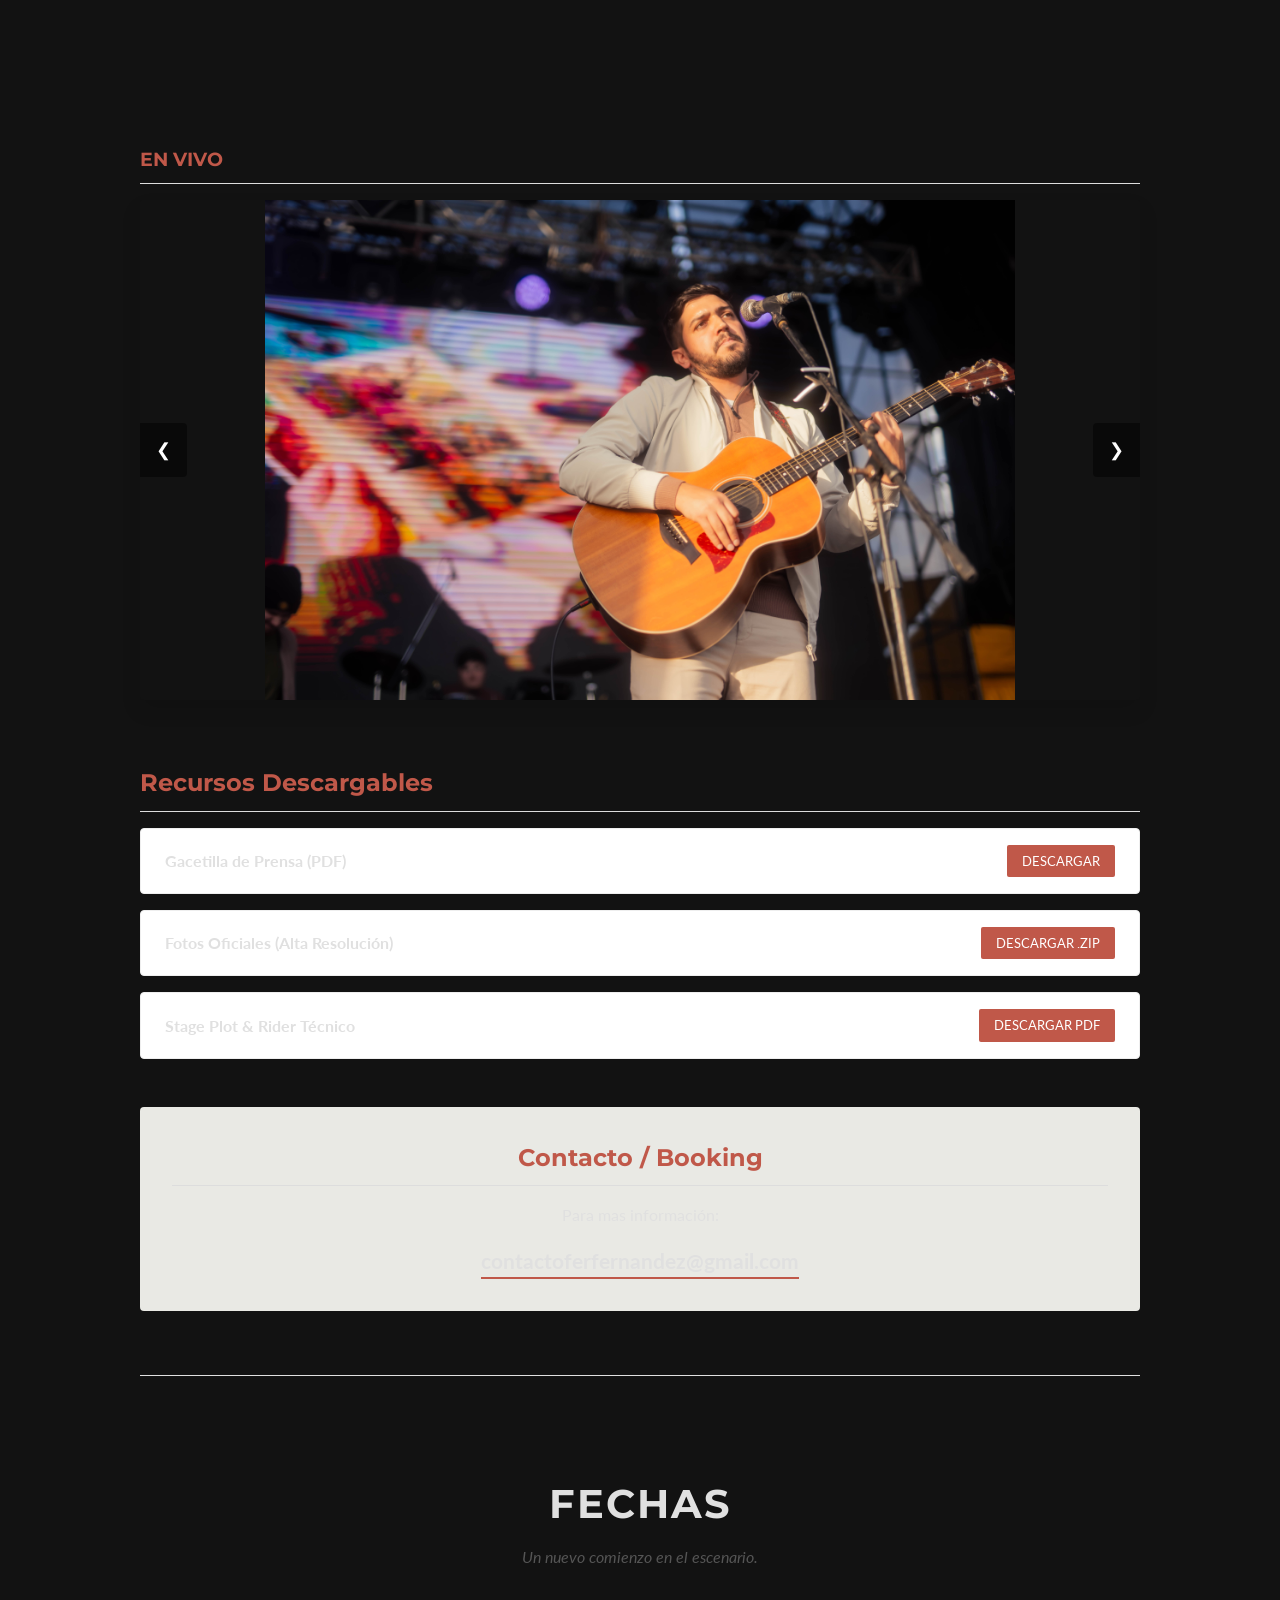
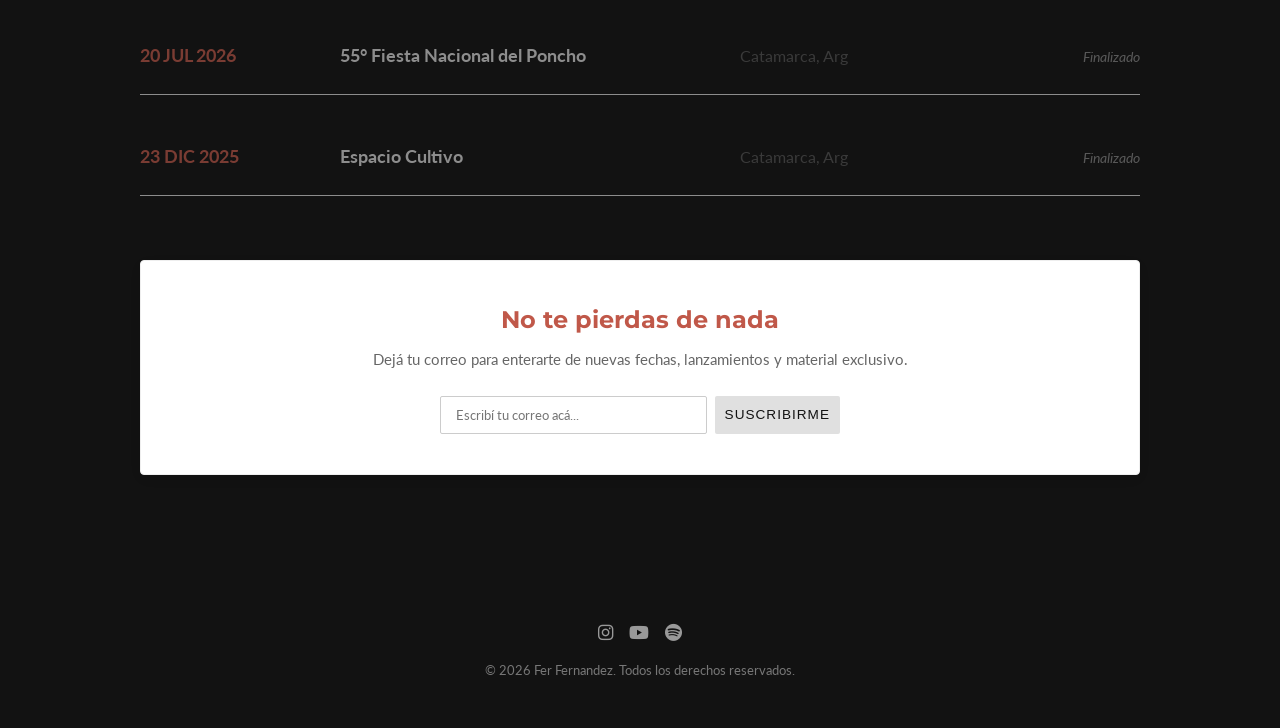
==== commit 0618e489: "Update index.html" ====
--- a/index.html
+++ b/index.html
@@ -28,10 +28,10 @@
     <div class="invierno-banner">
         <div class="escarcha-overlay"></div>
         <div class="banner-content">
-            <span class="fecha-destacada">YA DISPONIBLE</span>
-            <h2>ESCUCHÁ INVIERNO EN TODAS LAS PLATAFORMAS</h2>
-            <p>El primer corte del nuevo disco de Fer Fernandez ya está disponible. ¡Dale play y sumate al viaje!</p>
-            <a href="https://artists.landr.com/1NV13RN0" class="btn-presave-invierno" target="_blank" rel="noopener noreferrer">Escuchar Ahora</a>
+            <span class="fecha-destacada">MUY PRONTO</span>
+            <h2>CUANDO TODO SE VUELVE OSCURO, BUSCA LA LUZ QUE LLEVAS DENTRO</h2>
+            <p>El segundo corte del nuevo disco de Fer Fernandez, estará pronto en todas las plataformas.</p>
+            <a href="https://artists.landr.com/1NV13RN0" class="btn-presave-invierno" target="_blank" rel="noopener noreferrer">Mas Música</a>
         </div>
     </div>
 
--- a/css/style.css
+++ b/css/style.css
@@ -8,11 +8,11 @@
 }
 
 :root {
-    --bg-color: #F4F4F0; /* Blanco hueso / papel viejo */
-    --text-color: #2C2C2A; /* Gris carbón cálido */
-    --accent-color: #C85A17; /* Naranja óxido para detalles urgentes */
-    --denim-color: #6A8A99; /* Azul Denim Vintage (guardado para el futuro) */
-    --nav-bg: rgba(244, 244, 240, 0.95);
+  --bg-color: #121212;       /* Fondo Oscuro / Noche */
+  --text-color: #E0E0E0;     /* Gris Claro para lectura */
+  --accent-color: #C05849;   /* Mantenemos tu Naranja Óxido para mantener el hilo conductor */
+  --highlight: #8A8A8A;      /* Gris intermedio para sombras */
+  --denim: #1A252C;          /* Un azul casi negro, profundo y frío */
 }
 
 html {
@@ -212,7 +212,7 @@
     left: 0;
     width: 100%;
     height: 100%;
-    background: rgba(244, 244, 240, 0.6);
+    background: rgba(0, 0, 0, 0.75);
     z-index: 1;
 }
 
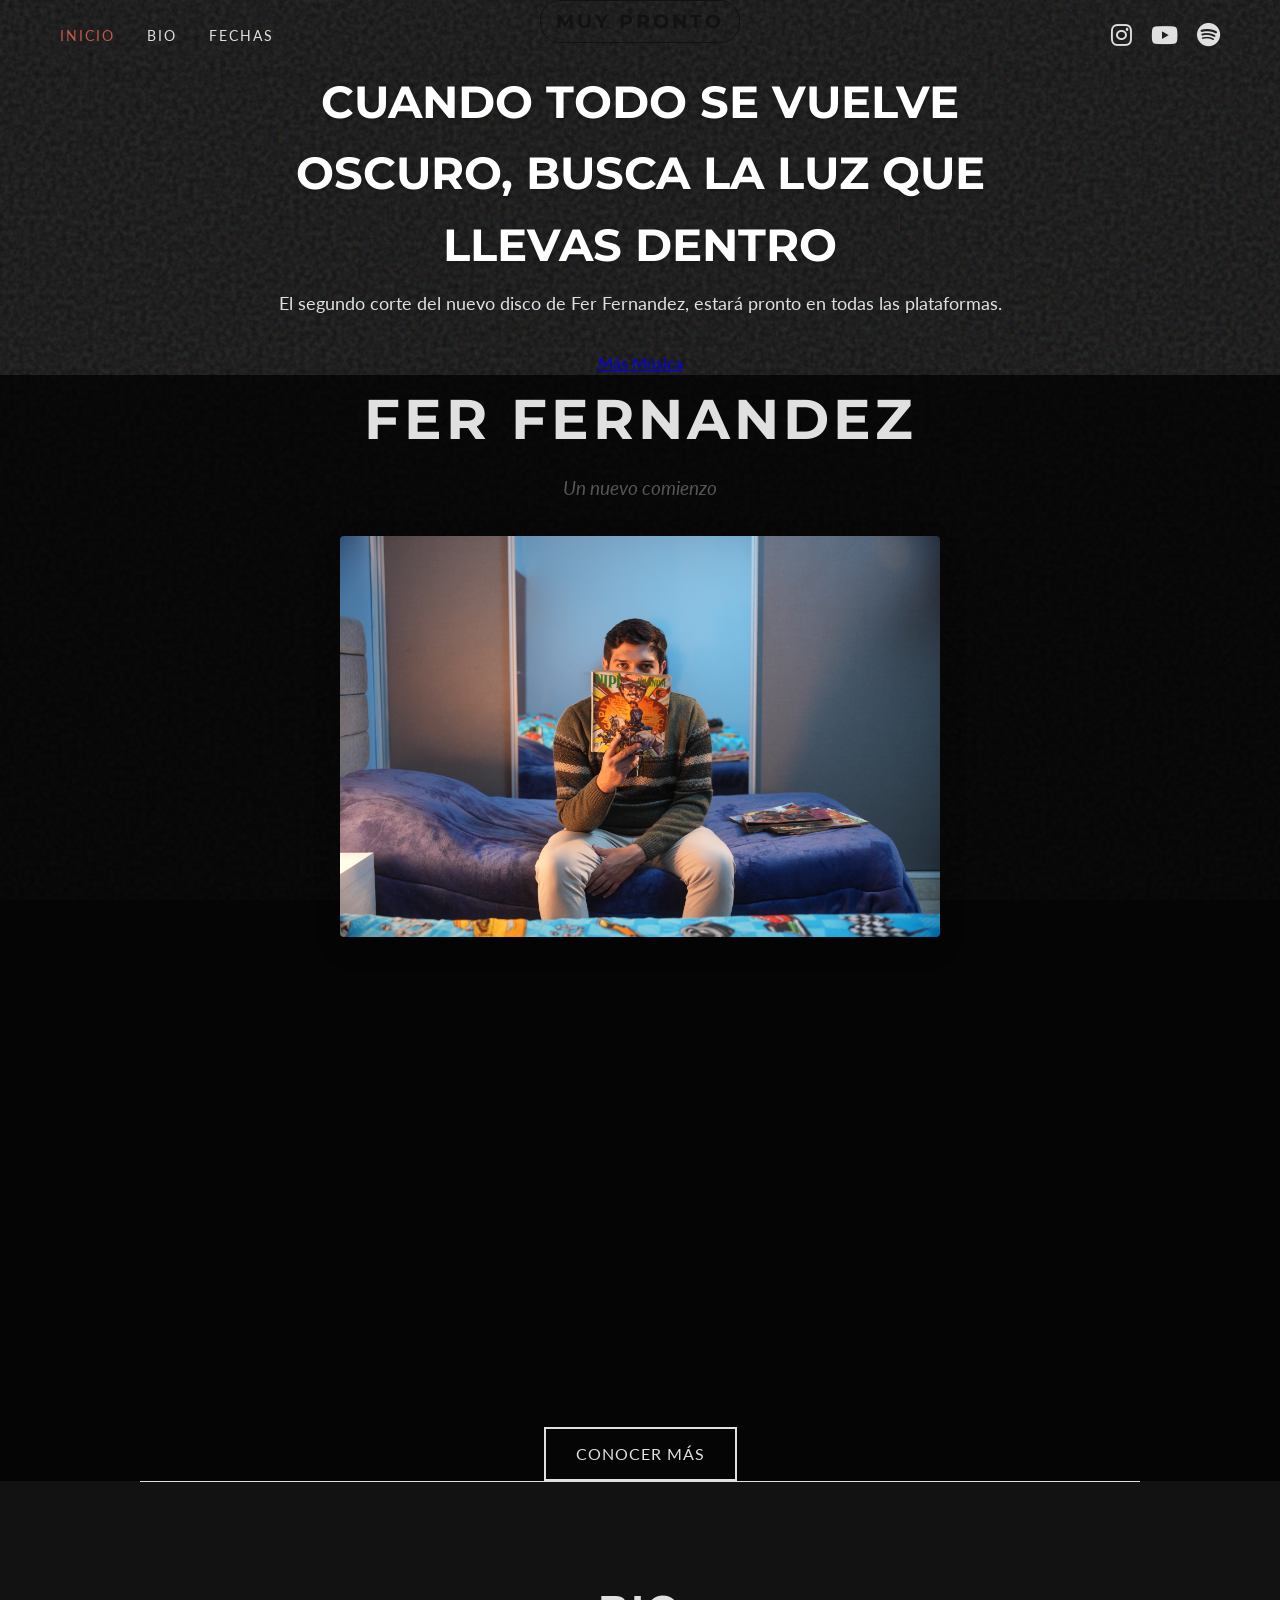
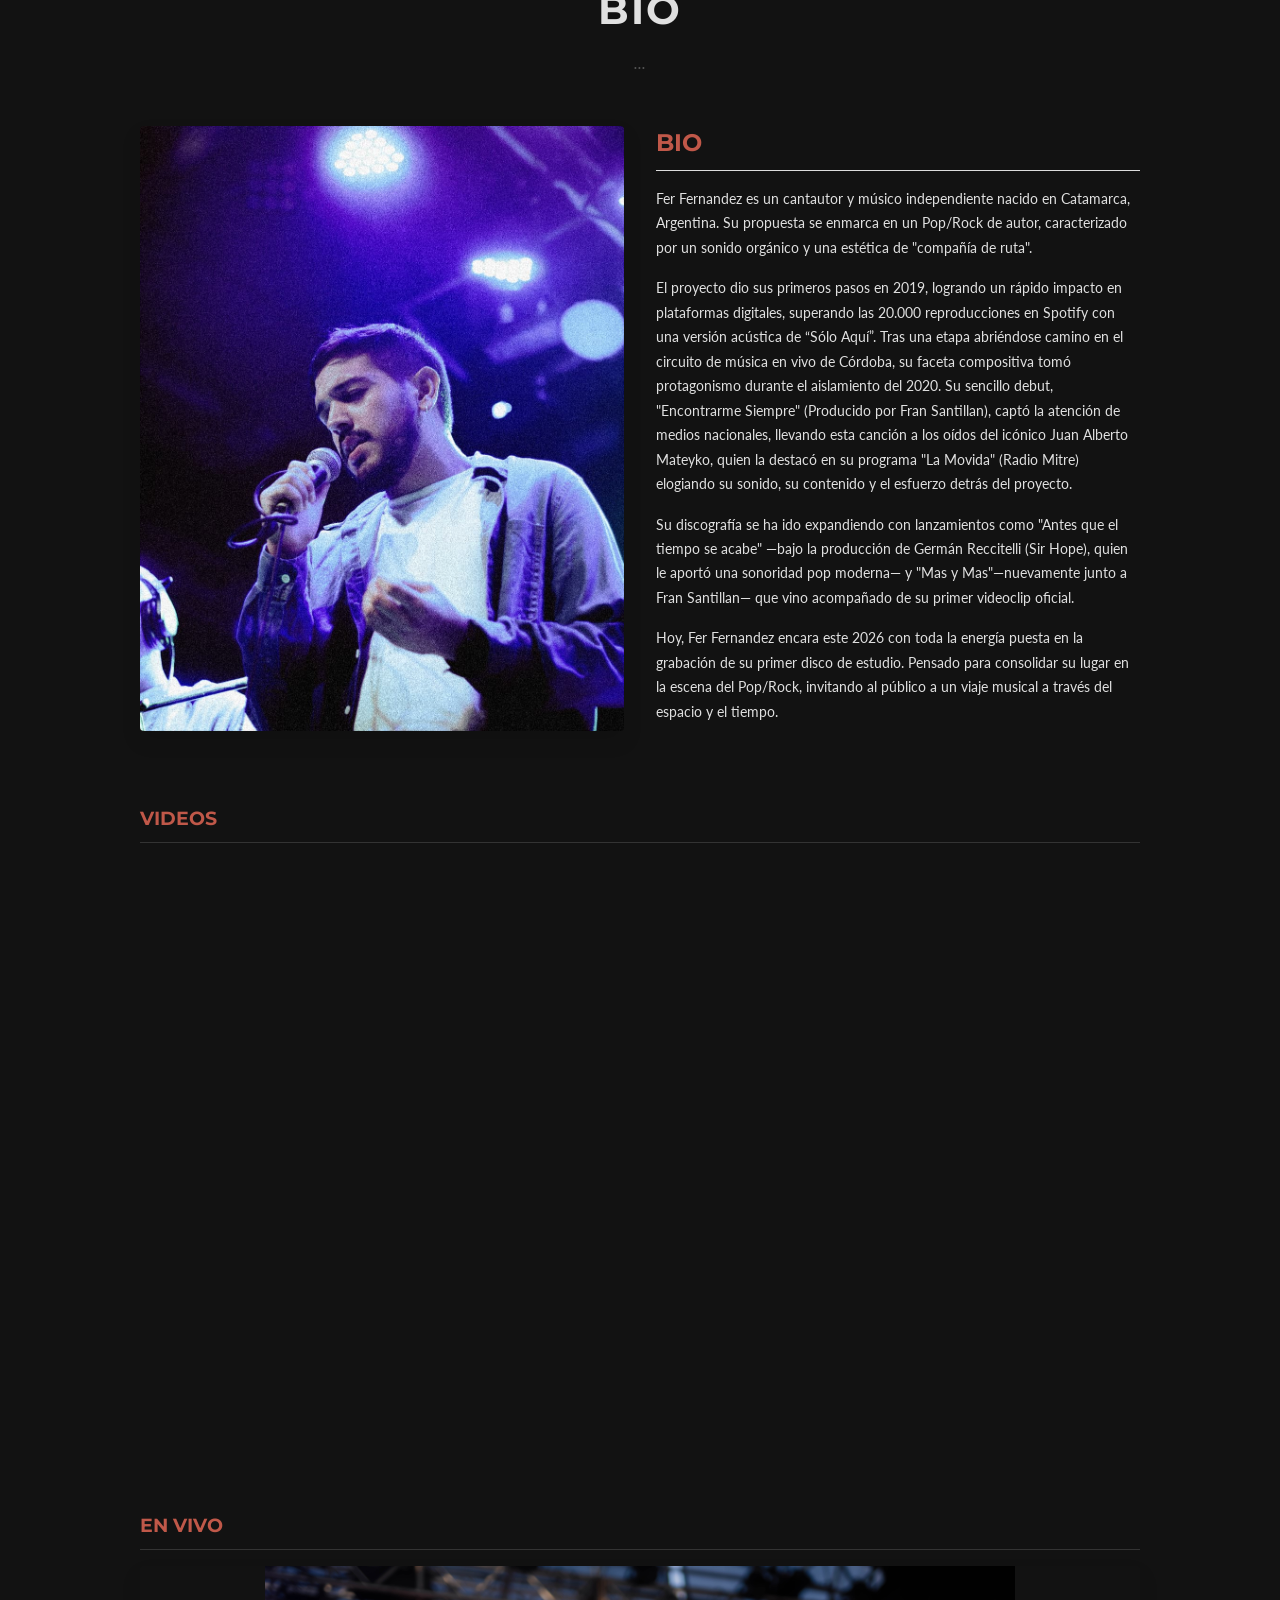
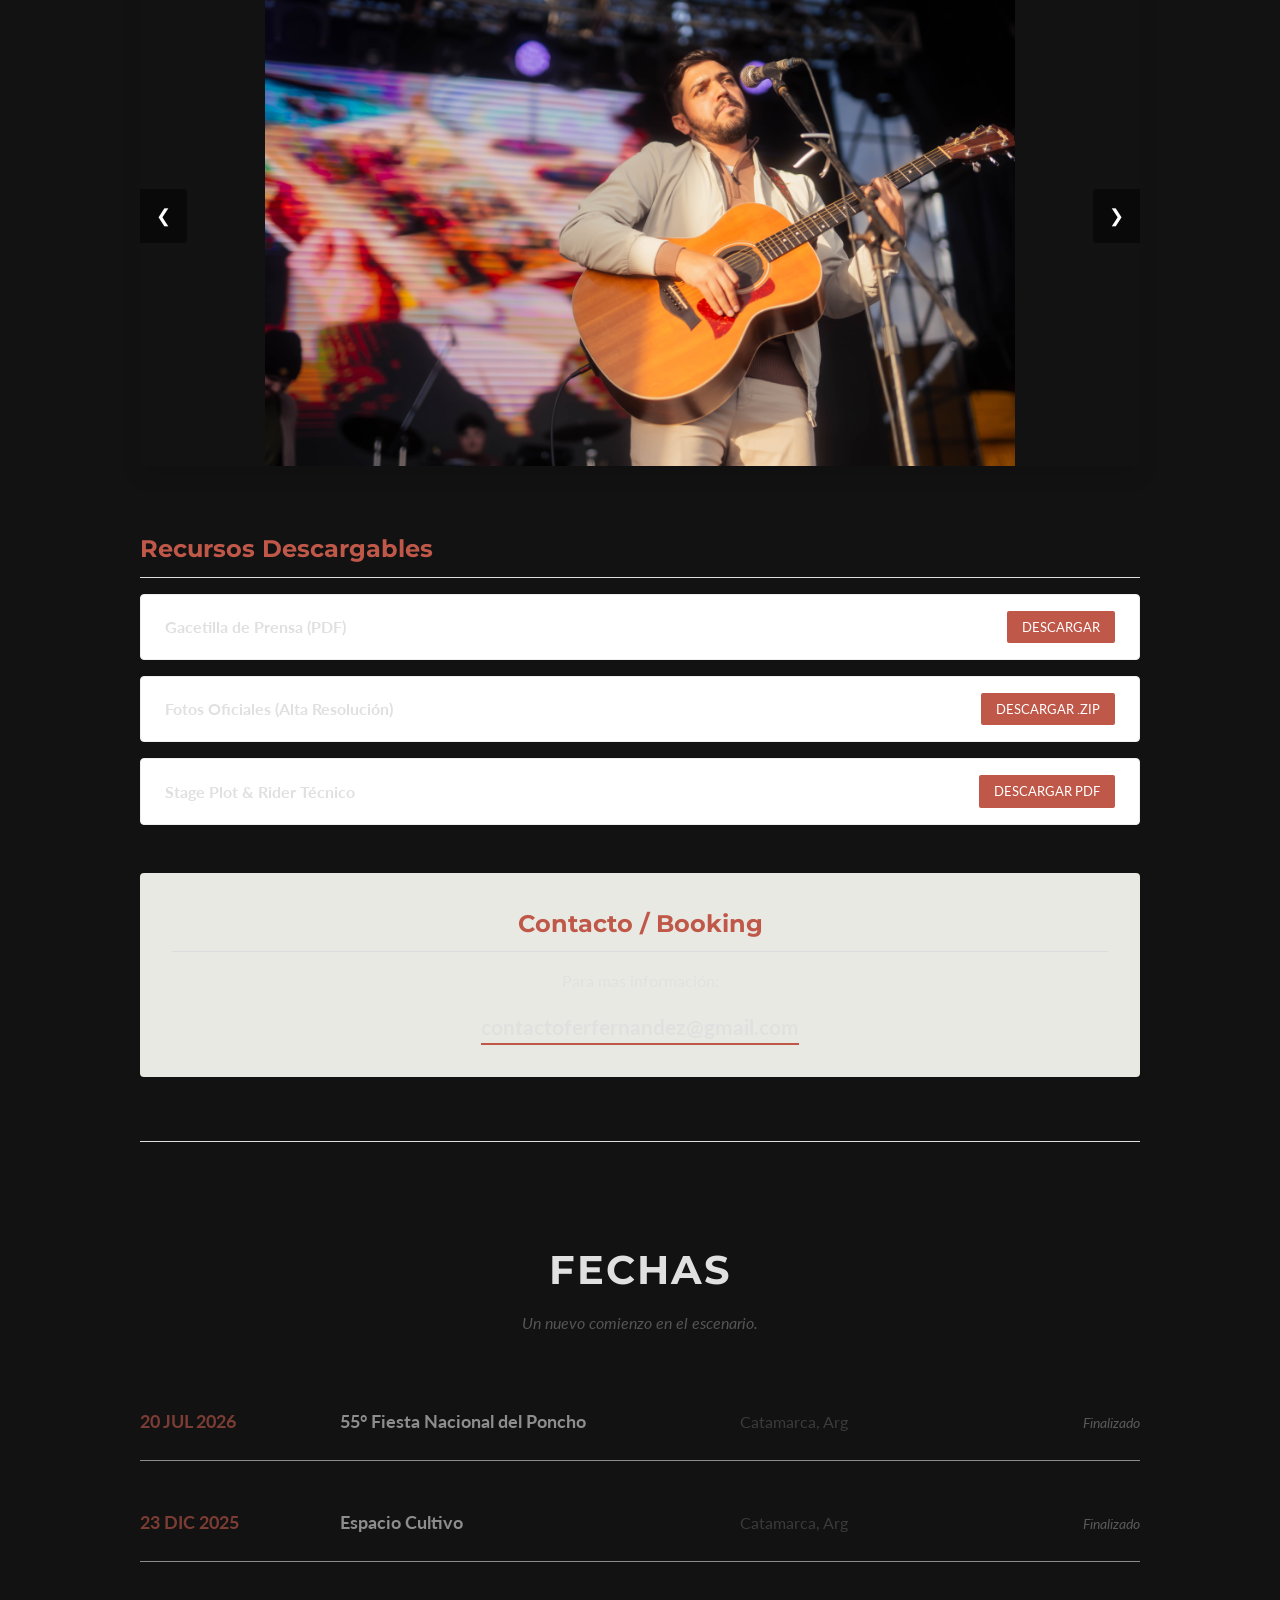
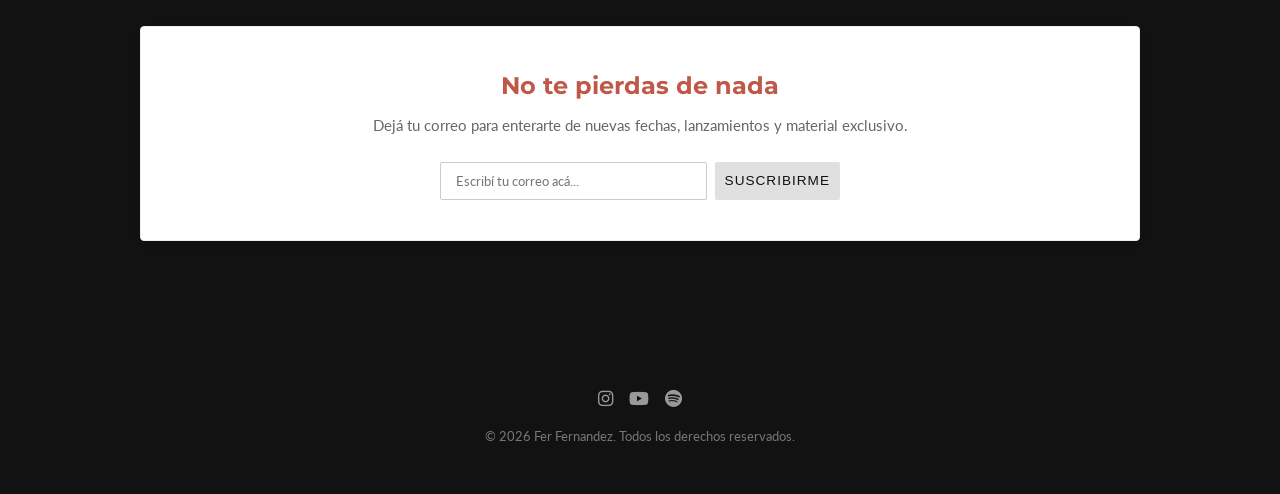
==== commit df149aa0: "Update index.html" ====
--- a/index.html
+++ b/index.html
@@ -25,13 +25,13 @@
         </nav>
     </header>
 
-    <div class="invierno-banner">
+    <div class="release-banner">
         <div class="escarcha-overlay"></div>
         <div class="banner-content">
             <span class="fecha-destacada">MUY PRONTO</span>
             <h2>CUANDO TODO SE VUELVE OSCURO, BUSCA LA LUZ QUE LLEVAS DENTRO</h2>
             <p>El segundo corte del nuevo disco de Fer Fernandez, estará pronto en todas las plataformas.</p>
-            <a href="https://artists.landr.com/1NV13RN0" class="btn-presave-invierno" target="_blank" rel="noopener noreferrer">Mas Música</a>
+            <a href="https://artists.landr.com/1NV13RN0" class="btn-presave-release" target="_blank" rel="noopener noreferrer">Más Música</a>
         </div>
     </div>
 
@@ -77,15 +77,16 @@
         </div> 
 
         <div class="youtube-videos-section" style="margin-top: 4rem;">
-            <h3 style="color: var(--accent-color); font-family: 'Montserrat', sans-serif; margin-bottom: 1.5rem; text-align: left; border-bottom: 1px solid #ddd; padding-bottom: 0.5rem;">VIDEOS</h3>
+            <h3 style="color: var(--accent-color); font-family: 'Montserrat', sans-serif; margin-bottom: 1.5rem; text-align: left; border-bottom: 1px solid #333; padding-bottom: 0.5rem;">VIDEOS</h3>
             <div class="videos-grid" style="display: flex; gap: 20px; flex-wrap: wrap; justify-content: center;">
                 <iframe width="100%" style="max-width: 500px; border-radius: 8px;" height="280" src="https://www.youtube.com/embed/WZRl2sUgAkY?si=Fzk09DPNN2ftLCSj" title="YouTube video player" frameborder="0" allow="accelerometer; autoplay; clipboard-write; encrypted-media; gyroscope; picture-in-picture" allowfullscreen></iframe>
                 
                 <iframe width="100%" style="max-width: 500px; border-radius: 8px;" height="280" src="https://www.youtube.com/embed/kQF36FUbJKA?si=pDRf2IDoYuLJE5da" title="YouTube video player" frameborder="0" allow="accelerometer; autoplay; clipboard-write; encrypted-media; gyroscope; picture-in-picture" allowfullscreen></iframe>
             </div>
         </div>
+
         <div class="live-carousel-section" style="margin-top: 4rem; margin-bottom: 2rem;">
-            <h3 style="color: var(--accent-color); font-family: 'Montserrat', sans-serif; margin-bottom: 1rem; text-align: left; border-bottom: 1px solid #ddd; padding-bottom: 0.5rem;">EN VIVO</h3>
+            <h3 style="color: var(--accent-color); font-family: 'Montserrat', sans-serif; margin-bottom: 1rem; text-align: left; border-bottom: 1px solid #333; padding-bottom: 0.5rem;">EN VIVO</h3>
             
             <div class="carousel-container">
                 <div class="carousel-slide active"><img src="img/F1_Tocadas_Foto1.jpg" alt="Fer Fernandez en vivo 1"></div>
--- a/css/style.css
+++ b/css/style.css
@@ -97,7 +97,7 @@
 ========================================= */
 .invierno-banner {
     position: relative;
-    background-color: var(--denim-color, #6A8A99); /* Nuestro Azul Denim Vintage */
+    background-color: var(--denim-color, #121212); /* Nuestro Azul Denim Vintage */
     color: var(--bg-color); /* Letras claras como el fondo */
     padding: 4rem 20px;
     text-align: center;
@@ -173,7 +173,7 @@
 
 .btn-presave-invierno:hover {
     background-color: var(--accent-color); /* Naranja Óxido al pasar el mouse */
-    color: #ffffff;
+    color: #E0E0E0;
     transform: translateY(-2px);
 }
 
